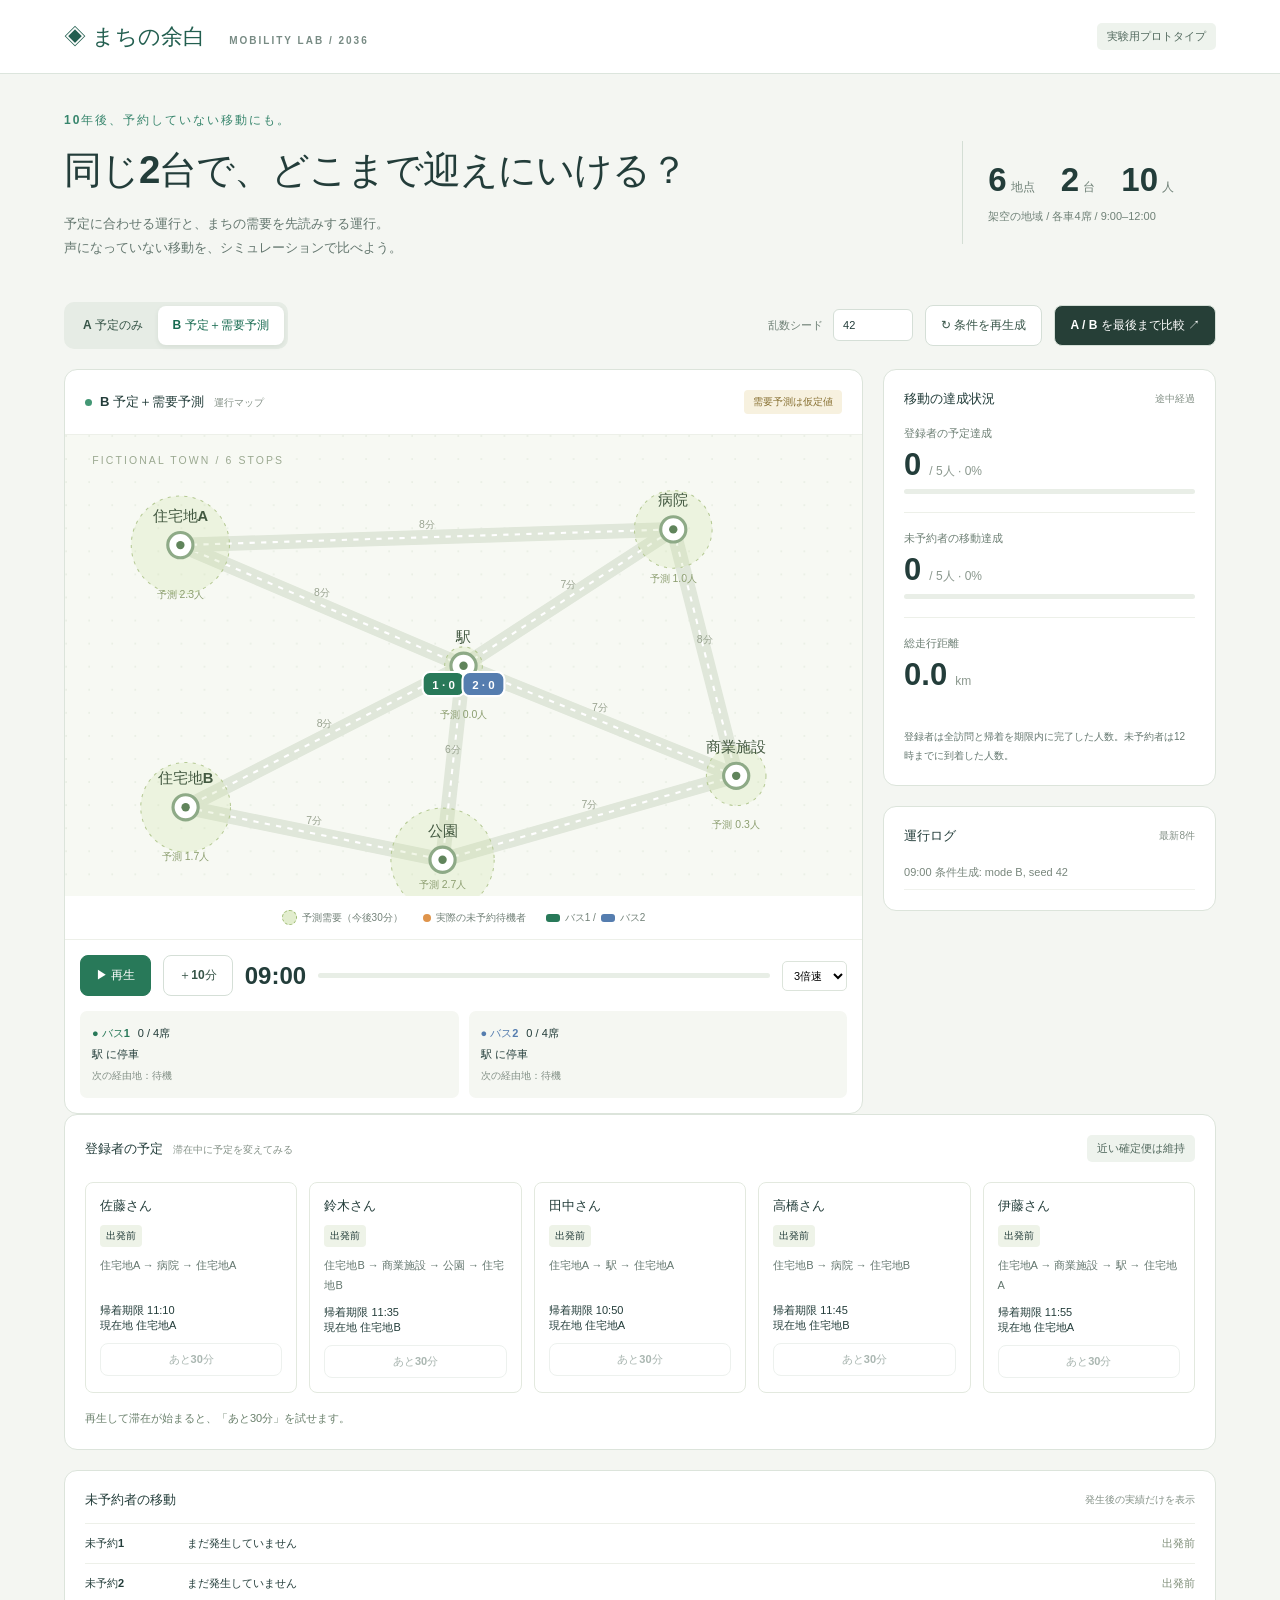
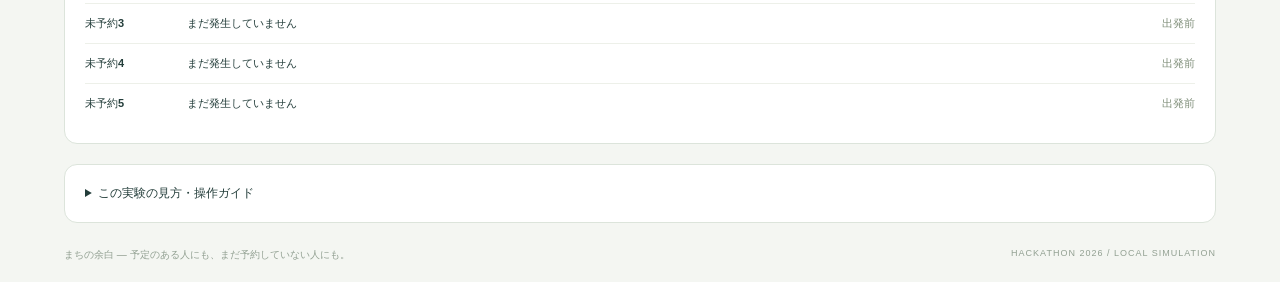
==== demo/index.html @ 27d66fa6 "Build mobility simulator with operation guide and GitHub Pages site" ====
<!doctype html>
<html lang="ja"><head><meta charset="utf-8"><meta name="viewport" content="width=device-width, initial-scale=1"><link rel="icon" href="favicon.svg" type="image/svg+xml"><title>まちの余白 | 需要バスシミュレーター</title><link rel="stylesheet" href="style.css"></head>
<body><header><a class="brand" href="./">◈ まちの余白 <small>MOBILITY LAB / 2036</small></a><span class="tag">実験用プロトタイプ</span></header>
<main><div class="intro"><div><div class="eyebrow">10年後、予約していない移動にも。</div><h1>同じ2台で、<br class="mobile">どこまで迎えにいける？</h1><p>予定に合わせる運行と、まちの需要を先読みする運行。<br>声になっていない移動を、シミュレーションで比べよう。</p></div><div class="conditions"><b>6<span>地点</span> 2<span>台</span> 10<span>人</span></b><small>架空の地域 / 各車4席 / 9:00–12:00</small></div></div>
<section class="toolbar"><div class="modes" role="group" aria-label="運行方式"><button id="modeA">A 予定のみ</button><button id="modeB" class="selected">B 予定＋需要予測</button></div><label>乱数シード <input id="seed" type="number" value="42" min="1" max="999999"></label><button id="reset">↻ 条件を再生成</button><button id="compare" class="dark">A / B を最後まで比較 ↗</button></section>
<div class="layout"><section class="map-panel"><div class="panel-head"><div><span class="live-dot"></span><b id="modeTitle">B 予定＋需要予測</b><span class="muted">運行マップ</span></div><span class="assumption">需要予測は仮定値</span></div><svg id="map" viewBox="0 0 760 440" role="img" aria-label="6地点の道路、車両と待機者"></svg><div class="legend"><span><i class="halo"></i>予測需要（今後30分）</span><span><i class="wait-dot"></i>実際の未予約待機者</span><span><i class="bus-dot"></i>バス1 / <i class="bus-dot second"></i>バス2</span></div><div class="playback"><button id="play" class="primary">▶ 再生</button><button id="step">＋10分</button><strong id="clock">09:00</strong><div class="timeline"><div id="progress"></div></div><label><select id="speed" aria-label="再生速度"><option value="1">標準</option><option value="3" selected>3倍速</option><option value="8">8倍速</option></select></label></div><div id="busCards" class="bus-cards"></div></section>
<aside><section class="card"><div class="panel-head"><b>移動の達成状況</b><span id="phase" class="muted">途中経過</span></div><div id="stats"></div><p class="note">登録者は全訪問と帰着を期限内に完了した人数。未予約者は12時までに到着した人数。</p></section><section class="card"><div class="panel-head"><b>運行ログ</b><span class="muted">最新8件</span></div><div id="logs" class="logs" aria-live="off"></div></section></aside></div>
<section id="comparison" class="card comparison" hidden></section>
<section class="card"><div class="panel-head"><div><b>登録者の予定</b><span class="muted">滞在中に予定を変えてみる</span></div><span class="tag">近い確定便は維持</span></div><div id="people" class="people"></div><p id="notice" class="notice" role="status">再生して滞在が始まると、「あと30分」を試せます。</p></section>
<section class="card"><div class="panel-head"><b>未予約者の移動</b><span class="muted">発生後の実績だけを表示</span></div><div id="walkins" class="walkins"></div></section>
<details class="card"><summary>この実験の見方・操作ガイド</summary>
<h3>まずは1分で体験</h3>
<ol class="guide">
<li><b>バスを動かす：</b>「B 予定＋需要予測」とシード「42」のまま、「＋10分」を2回押して9:20へ進めます。「再生」なら自動で進み、もう一度押すと一時停止。速度は右のメニューで変えられます。</li>
<li><b>予定を変える：</b>登録者の予定で、滞在中の佐藤さんの「あと30分」を押します。次の出発可能時刻が9:42から10:12に変わります。帰着期限は変わりません。運行を進め、後続の迎えや達成状況を見てください。</li>
<li><b>同じ条件で比べる：</b>「A / B を最後まで比較」を押すと、AとBを同じシード・予定変更なしで9時から12時まで計算し、結果を並べます。いま見ている地図の時刻と変更内容はそのままです。</li>
<li><b>別の需要で試す：</b>シードを「1」に変えて比較すると、Bが必ず有利ではない例を見られます。「条件を再生成」でそのシードの運行を9時からやり直せます。A/Bの方式切り替えも運行と予定変更をリセットします。</li>
</ol>
<h3>画面の読み方</h3>
<p>緑の円は今後30分の予測需要で、実際の乗客数ではありません。オレンジの「待ち」はその場にいる未予約者。バスの数字は「車両番号・乗車人数」です。「未予約者の移動」と運行ログで、実際の乗車・到着を追えます。</p>
<p>「あと30分」は滞在中に使えます。出発可能時刻まで10分以内、または次の迎えが確定済みの場合は変更を断ります。割り当てられない移動や期限内に終わらない予定も、成功として数えません。</p>
<p>比べたいのは「何人多く運べたか」と「そのために何km走ったか」。登録者の達成率も一緒に見てください。このデモのシード42では、登録者はA/Bとも5人達成、未予約者はAが0人・Bが4人、距離は109.8km・154.8kmです。距離増加も含めて効果を考える実験です。</p>
<h3>実験の条件と簡易版の範囲</h3><p>AもBも、停留所に来た時点で未予約者を確認し、運べる場合は受け入れます。Bだけが仮の期待需要を使って立ち寄ります。未来の発生時刻や、到着前の待機人数は配車に使いません。</p><p>結果は固定の道路と仮の需要から計算するもので、実地域での効果を保証しません。Bが必ず有利になる設定ではありません。比較ボタンは同じシード・予定変更なしで最初からA/Bを実行します。</p><p>ブラウザ内で完結するHTML/JavaScript版です。AIによるコード作成支援を利用しています。需要予測は学習済みAIではなく仮定した分布です。</p><p id="engineNotes">簡易配車：固定道路の最短経路と貪欲な割当を使います。全訪問・全車両をまとめて最適化する方式ではありません。各車の次の迎え1件を確定し、その先は仮計画にします。出発可能時刻と帰着期限をもとに次便を割り当て、10分以内の便の変更は拒否します。将来の全訪問を含めた厳密な挿入最適化は本格版の追加範囲です。</p></details>
<footer>まちの余白 — 予定のある人にも、まだ予約していない人にも。<span>HACKATHON 2026 / LOCAL SIMULATION</span></footer></main><script src="engine.js"></script><script src="app.js"></script></body></html>
---- demo/style.css ----
:root{font-family:-apple-system,BlinkMacSystemFont,'Hiragino Kaku Gothic ProN','Noto Sans JP',sans-serif;color:#233d3a;background:#f4f6f2;font-synthesis:none}*{box-sizing:border-box}body{margin:0}header{height:74px;background:#fff;border-bottom:1px solid #dce5dd;display:flex;align-items:center;justify-content:space-between;padding:0 5%}.brand{text-decoration:none;color:#235f50;font-size:22px;font-weight:800}.brand small{font-size:10px;letter-spacing:2px;margin-left:18px;color:#788b84}.tag{font-size:11px;background:#eef3ed;padding:6px 10px;border-radius:5px;color:#52695e}main{max-width:1440px;margin:auto;padding:38px 5% 20px}.intro{display:flex;justify-content:space-between;align-items:center;margin-bottom:28px}.eyebrow{font-size:12px;font-weight:700;letter-spacing:2px;color:#36856c}h1{font-size:clamp(26px,3vw,39px);line-height:1.5;letter-spacing:-1px;margin:12px 0}p{font-size:13px;line-height:1.9;color:#64776f}.conditions{padding:20px 25px;border-left:1px solid #d4ded5}.conditions b{font-size:33px;white-space:nowrap}.conditions b span{font-size:12px;margin:0 17px 0 4px;color:#6f8177}.conditions small{display:block;font-size:11px;margin-top:10px;color:#6f8177}.toolbar{display:flex;gap:12px;align-items:center;margin-bottom:20px;flex-wrap:wrap}button,select,input{font:inherit}button{border:1px solid #d5dfd7;background:white;color:#365447;border-radius:8px;padding:11px 15px;font-size:12px;font-weight:650;cursor:pointer;transition:.15s}button:hover{background:#e3efe5;border-color:#86af99}button:disabled{cursor:default;opacity:.42}button:focus-visible,select:focus-visible,input:focus-visible{outline:3px solid #ebba53;outline-offset:2px}.modes{display:flex;background:#e6ece5;border-radius:10px;padding:4px}.modes button{border:0;background:transparent}.modes .selected{background:#fff;box-shadow:0 2px 5px #29443115;color:#176a50}.toolbar label{font-size:11px;margin-left:auto;color:#6d7f74}input{width:80px;border:1px solid #d5dfd7;border-radius:6px;padding:9px;margin-left:7px;background:white;color:#233d3a}.dark{background:#263f37;color:white}.primary{background:#287959;color:white;border-color:#287959}.layout{display:grid;grid-template-columns:minmax(0,2.4fr) minmax(255px,1fr);gap:20px}.map-panel,.card{border:1px solid #dce4db;background:#fff;border-radius:13px;overflow:hidden}.card{padding:20px;margin-bottom:20px}.panel-head{display:flex;align-items:center;justify-content:space-between;gap:10px;font-size:13px;flex-wrap:wrap}.map-panel>.panel-head{padding:20px;border-bottom:1px solid #edf0e9}.muted{font-size:10px;color:#849187;margin-left:10px}.live-dot{display:inline-block;width:7px;height:7px;border-radius:50%;background:#439775;margin-right:8px}.assumption{font-size:10px;color:#887133;background:#f7f1df;padding:5px 9px;border-radius:4px}#map{width:100%;display:block;background:#f7f9f3}svg text{font-family:inherit}.legend{display:flex;justify-content:center;gap:20px;padding:14px 8px;font-size:10px;color:#728178;border-bottom:1px solid #edf0e9}.legend span{display:flex;align-items:center;gap:5px}i{display:inline-block}.halo{width:15px;height:15px;background:#e2edce;border:1px dashed #9cba70;border-radius:50%}.wait-dot{height:8px;width:8px;border-radius:50%;background:#df944b}.bus-dot{height:8px;width:14px;background:#287959;border-radius:3px}.second{background:#557daf}.playback{padding:15px;display:flex;gap:12px;align-items:center}.playback strong{font-size:24px;font-variant-numeric:tabular-nums}.timeline{height:5px;background:#e8eee6;flex:1;border-radius:10px;overflow:hidden}#progress{height:100%;background:#499977;width:0}select{font-size:11px;padding:7px;border:1px solid #dce4db;border-radius:5px;background:white}.bus-cards{display:grid;grid-template-columns:1fr 1fr;gap:10px;padding:0 15px 15px}.bus-card{background:#f5f7f2;border-radius:7px;padding:12px;font-size:11px;line-height:1.9}.bus-card b{margin-right:8px}.stat{padding:18px 0;border-bottom:1px solid #edf0e9}.stat:last-child{border-bottom:0}.stat-label{font-size:11px;color:#6d7f74}.stat-value{display:flex;align-items:baseline;gap:8px;margin:7px 0}.stat-value b{font-size:31px;line-height:1.1}.stat-value span{font-size:12px;color:#8b988e}.bar{height:5px;background:#e9eee7;border-radius:9px;overflow:hidden}.bar>div{height:100%;background:#4c9575}.note{font-size:10px;margin-bottom:0}.logs{margin-top:12px;max-height:174px;overflow:auto;font-size:11px;line-height:1.8;color:#78867c}.logs div{border-bottom:1px solid #f0f2ed;padding:6px 0}.people{display:grid;grid-template-columns:repeat(5,1fr);gap:12px;margin-top:20px}.person{border:1px solid #e3e9df;border-radius:8px;padding:14px;font-size:11px}.person h3{font-size:13px;margin:0 0 10px}.person p{font-size:11px;line-height:1.8;min-height:38px;margin:9px 0}.person .status{font-size:10px;border-radius:4px;background:#eef3e8;padding:4px 6px;display:inline-block}.person button{width:100%;margin-top:10px;padding:8px;font-size:11px}.notice{font-size:11px;color:#6a806c;margin:15px 0 0}.comparison{margin-top:20px}.comparison table{width:100%;border-collapse:collapse;margin-top:15px;font-size:12px}.comparison td,.comparison th{padding:12px;text-align:left;border-bottom:1px solid #e7ede3}.comparison th{color:#6b7d71;font-weight:500}.comparison td:last-child{background:#f2f7ee}details{font-size:12px;margin-top:20px}summary{cursor:pointer;font-weight:600}footer{display:flex;justify-content:space-between;font-size:10px;color:#92a092;margin-top:25px;gap:20px}footer span{font-size:9px;letter-spacing:1px}.mobile{display:none}@media(max-width:1050px){main{padding:25px 3%}.layout{grid-template-columns:1fr}aside{display:grid;grid-template-columns:1fr 1fr;gap:20px}.conditions{display:none}.people{grid-template-columns:repeat(3,1fr)}.toolbar label{margin-left:0}}@media(max-width:600px){header{height:60px}.brand{font-size:18px}.brand small{display:none}main{padding:24px 14px}.mobile{display:block}.intro p{font-size:11px}.toolbar{gap:8px}.toolbar>.dark{width:100%}.modes{width:100%}.modes button{flex:1}.people{grid-template-columns:1fr 1fr}aside{display:block}.legend{gap:8px;font-size:8px}.playback{gap:7px;padding:12px 8px}.playback strong{font-size:20px}.playback button{padding:9px}.timeline{min-width:20px}footer{display:block}footer span{display:block;margin-top:10px}.panel-head .muted{display:none}.card{padding:15px}}
.walkins{margin-top:14px}.walkin{display:grid;grid-template-columns:90px 1fr 140px;gap:12px;border-top:1px solid #edf0e9;padding:12px 0;font-size:11px}.walkin .status{text-align:right;color:#7e8d78}@media(max-width:600px){.walkin{grid-template-columns:65px 1fr 95px;font-size:10px;gap:6px}}
.guide{padding-left:22px;color:#64776f;line-height:1.9}.guide li{margin:12px 0}.guide b{color:#365447}details h3{font-size:13px;margin:22px 0 10px}
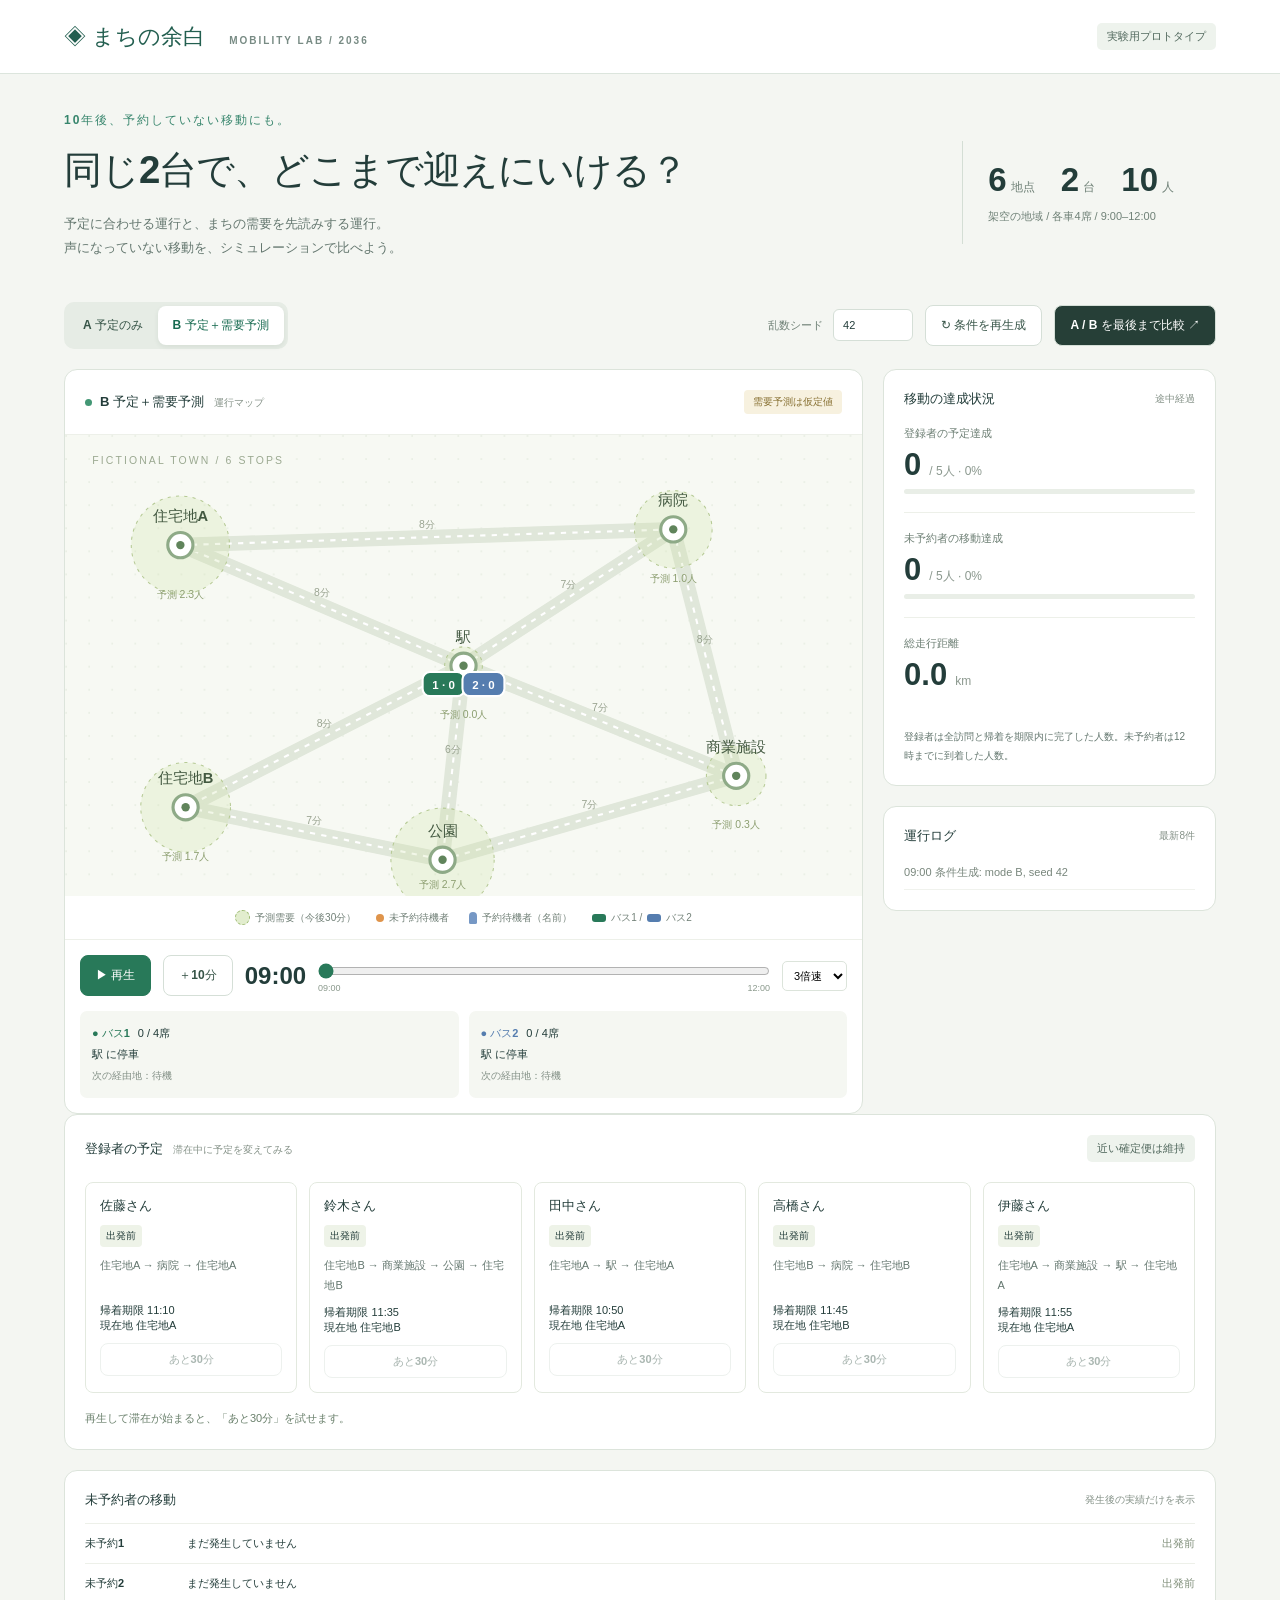
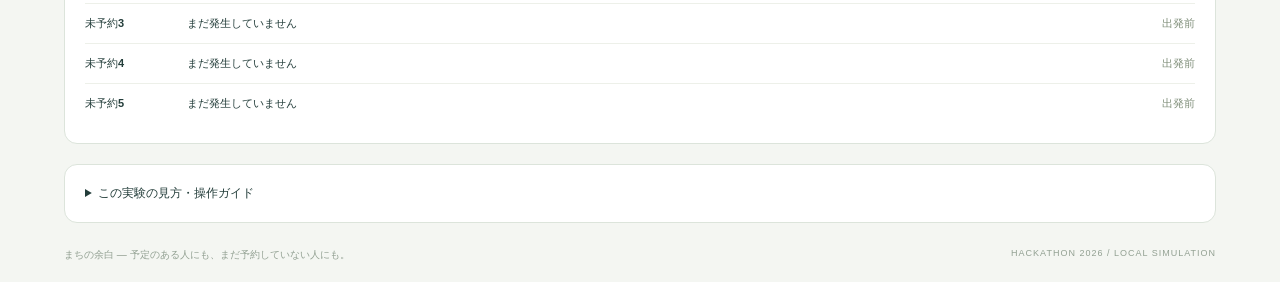
==== commit e5e950cd: "Show named reservation waiters and add reversible time slider" ====
--- a/demo/index.html
+++ b/demo/index.html
@@ -3,7 +3,7 @@
 <body><header><a class="brand" href="./">◈ まちの余白 <small>MOBILITY LAB / 2036</small></a><span class="tag">実験用プロトタイプ</span></header>
 <main><div class="intro"><div><div class="eyebrow">10年後、予約していない移動にも。</div><h1>同じ2台で、<br class="mobile">どこまで迎えにいける？</h1><p>予定に合わせる運行と、まちの需要を先読みする運行。<br>声になっていない移動を、シミュレーションで比べよう。</p></div><div class="conditions"><b>6<span>地点</span> 2<span>台</span> 10<span>人</span></b><small>架空の地域 / 各車4席 / 9:00–12:00</small></div></div>
 <section class="toolbar"><div class="modes" role="group" aria-label="運行方式"><button id="modeA">A 予定のみ</button><button id="modeB" class="selected">B 予定＋需要予測</button></div><label>乱数シード <input id="seed" type="number" value="42" min="1" max="999999"></label><button id="reset">↻ 条件を再生成</button><button id="compare" class="dark">A / B を最後まで比較 ↗</button></section>
-<div class="layout"><section class="map-panel"><div class="panel-head"><div><span class="live-dot"></span><b id="modeTitle">B 予定＋需要予測</b><span class="muted">運行マップ</span></div><span class="assumption">需要予測は仮定値</span></div><svg id="map" viewBox="0 0 760 440" role="img" aria-label="6地点の道路、車両と待機者"></svg><div class="legend"><span><i class="halo"></i>予測需要（今後30分）</span><span><i class="wait-dot"></i>実際の未予約待機者</span><span><i class="bus-dot"></i>バス1 / <i class="bus-dot second"></i>バス2</span></div><div class="playback"><button id="play" class="primary">▶ 再生</button><button id="step">＋10分</button><strong id="clock">09:00</strong><div class="timeline"><div id="progress"></div></div><label><select id="speed" aria-label="再生速度"><option value="1">標準</option><option value="3" selected>3倍速</option><option value="8">8倍速</option></select></label></div><div id="busCards" class="bus-cards"></div></section>
+<div class="layout"><section class="map-panel"><div class="panel-head"><div><span class="live-dot"></span><b id="modeTitle">B 予定＋需要予測</b><span class="muted">運行マップ</span></div><span class="assumption">需要予測は仮定値</span></div><svg id="map" viewBox="0 0 760 440" role="img" aria-label="6地点の道路、車両と待機者"></svg><div class="legend"><span><i class="halo"></i>予測需要（今後30分）</span><span><i class="wait-dot"></i>未予約待機者</span><span><i class="reserved-dot"></i>予約待機者（名前）</span><span><i class="bus-dot"></i>バス1 / <i class="bus-dot second"></i>バス2</span></div><div class="playback"><button id="play" class="primary">▶ 再生</button><button id="step">＋10分</button><strong id="clock">09:00</strong><div class="timeline"><input id="timeSlider" type="range" min="0" max="180" step="1" value="0" aria-label="表示時刻（9時から12時）" aria-valuetext="09:00"><div class="time-bounds"><span>09:00</span><span>12:00</span></div></div><label><select id="speed" aria-label="再生速度"><option value="1">標準</option><option value="3" selected>3倍速</option><option value="8">8倍速</option></select></label></div><div id="busCards" class="bus-cards"></div></section>
 <aside><section class="card"><div class="panel-head"><b>移動の達成状況</b><span id="phase" class="muted">途中経過</span></div><div id="stats"></div><p class="note">登録者は全訪問と帰着を期限内に完了した人数。未予約者は12時までに到着した人数。</p></section><section class="card"><div class="panel-head"><b>運行ログ</b><span class="muted">最新8件</span></div><div id="logs" class="logs" aria-live="off"></div></section></aside></div>
 <section id="comparison" class="card comparison" hidden></section>
 <section class="card"><div class="panel-head"><div><b>登録者の予定</b><span class="muted">滞在中に予定を変えてみる</span></div><span class="tag">近い確定便は維持</span></div><div id="people" class="people"></div><p id="notice" class="notice" role="status">再生して滞在が始まると、「あと30分」を試せます。</p></section>
@@ -16,9 +16,9 @@
 <li><b>同じ条件で比べる：</b>「A / B を最後まで比較」を押すと、AとBを同じシード・予定変更なしで9時から12時まで計算し、結果を並べます。いま見ている地図の時刻と変更内容はそのままです。</li>
 <li><b>別の需要で試す：</b>シードを「1」に変えて比較すると、Bが必ず有利ではない例を見られます。「条件を再生成」でそのシードの運行を9時からやり直せます。A/Bの方式切り替えも運行と予定変更をリセットします。</li>
 </ol>
-<h3>画面の読み方</h3>
-<p>緑の円は今後30分の予測需要で、実際の乗客数ではありません。オレンジの「待ち」はその場にいる未予約者。バスの数字は「車両番号・乗車人数」です。「未予約者の移動」と運行ログで、実際の乗車・到着を追えます。</p>
+<p><b>時間を自由に見返す：</b>時計の右のスライダーを動かすと、9:00〜12:00の任意の時刻へ1分単位で移動します。車両・待機者・達成状況・ログもその時刻に切り替わり、再生は一時停止します。予定変更は巻き戻しても保持されます。過去の時刻で新たに予定を変更した場合は、その時刻より後の変更を取り消して運行を再計算します。</p><h3>画面の読み方</h3>
+<p>緑の円は今後30分の予測需要で、実際の乗客数ではありません。オレンジの「待ち」はその場にいる未予約者。青い人型アイコンと名前は予約して迎えを待っている人で、乗車すると地図上の名前が消えます。バスの数字は「車両番号・乗車人数」です。「未予約者の移動」と運行ログで、実際の乗車・到着を追えます。</p>
 <p>「あと30分」は滞在中に使えます。出発可能時刻まで10分以内、または次の迎えが確定済みの場合は変更を断ります。割り当てられない移動や期限内に終わらない予定も、成功として数えません。</p>
 <p>比べたいのは「何人多く運べたか」と「そのために何km走ったか」。登録者の達成率も一緒に見てください。このデモのシード42では、登録者はA/Bとも5人達成、未予約者はAが0人・Bが4人、距離は109.8km・154.8kmです。距離増加も含めて効果を考える実験です。</p>
 <h3>実験の条件と簡易版の範囲</h3><p>AもBも、停留所に来た時点で未予約者を確認し、運べる場合は受け入れます。Bだけが仮の期待需要を使って立ち寄ります。未来の発生時刻や、到着前の待機人数は配車に使いません。</p><p>結果は固定の道路と仮の需要から計算するもので、実地域での効果を保証しません。Bが必ず有利になる設定ではありません。比較ボタンは同じシード・予定変更なしで最初からA/Bを実行します。</p><p>ブラウザ内で完結するHTML/JavaScript版です。AIによるコード作成支援を利用しています。需要予測は学習済みAIではなく仮定した分布です。</p><p id="engineNotes">簡易配車：固定道路の最短経路と貪欲な割当を使います。全訪問・全車両をまとめて最適化する方式ではありません。各車の次の迎え1件を確定し、その先は仮計画にします。出発可能時刻と帰着期限をもとに次便を割り当て、10分以内の便の変更は拒否します。将来の全訪問を含めた厳密な挿入最適化は本格版の追加範囲です。</p></details>
-<footer>まちの余白 — 予定のある人にも、まだ予約していない人にも。<span>HACKATHON 2026 / LOCAL SIMULATION</span></footer></main><script src="engine.js"></script><script src="app.js"></script></body></html>
+<footer>まちの余白 — 予定のある人にも、まだ予約していない人にも。<span>HACKATHON 2026 / LOCAL SIMULATION</span></footer></main><script src="engine.js"></script><script src="timeline.js"></script><script src="app.js"></script></body></html>
--- a/demo/style.css
+++ b/demo/style.css
@@ -1,3 +1,4 @@
 :root{font-family:-apple-system,BlinkMacSystemFont,'Hiragino Kaku Gothic ProN','Noto Sans JP',sans-serif;color:#233d3a;background:#f4f6f2;font-synthesis:none}*{box-sizing:border-box}body{margin:0}header{height:74px;background:#fff;border-bottom:1px solid #dce5dd;display:flex;align-items:center;justify-content:space-between;padding:0 5%}.brand{text-decoration:none;color:#235f50;font-size:22px;font-weight:800}.brand small{font-size:10px;letter-spacing:2px;margin-left:18px;color:#788b84}.tag{font-size:11px;background:#eef3ed;padding:6px 10px;border-radius:5px;color:#52695e}main{max-width:1440px;margin:auto;padding:38px 5% 20px}.intro{display:flex;justify-content:space-between;align-items:center;margin-bottom:28px}.eyebrow{font-size:12px;font-weight:700;letter-spacing:2px;color:#36856c}h1{font-size:clamp(26px,3vw,39px);line-height:1.5;letter-spacing:-1px;margin:12px 0}p{font-size:13px;line-height:1.9;color:#64776f}.conditions{padding:20px 25px;border-left:1px solid #d4ded5}.conditions b{font-size:33px;white-space:nowrap}.conditions b span{font-size:12px;margin:0 17px 0 4px;color:#6f8177}.conditions small{display:block;font-size:11px;margin-top:10px;color:#6f8177}.toolbar{display:flex;gap:12px;align-items:center;margin-bottom:20px;flex-wrap:wrap}button,select,input{font:inherit}button{border:1px solid #d5dfd7;background:white;color:#365447;border-radius:8px;padding:11px 15px;font-size:12px;font-weight:650;cursor:pointer;transition:.15s}button:hover{background:#e3efe5;border-color:#86af99}button:disabled{cursor:default;opacity:.42}button:focus-visible,select:focus-visible,input:focus-visible{outline:3px solid #ebba53;outline-offset:2px}.modes{display:flex;background:#e6ece5;border-radius:10px;padding:4px}.modes button{border:0;background:transparent}.modes .selected{background:#fff;box-shadow:0 2px 5px #29443115;color:#176a50}.toolbar label{font-size:11px;margin-left:auto;color:#6d7f74}input{width:80px;border:1px solid #d5dfd7;border-radius:6px;padding:9px;margin-left:7px;background:white;color:#233d3a}.dark{background:#263f37;color:white}.primary{background:#287959;color:white;border-color:#287959}.layout{display:grid;grid-template-columns:minmax(0,2.4fr) minmax(255px,1fr);gap:20px}.map-panel,.card{border:1px solid #dce4db;background:#fff;border-radius:13px;overflow:hidden}.card{padding:20px;margin-bottom:20px}.panel-head{display:flex;align-items:center;justify-content:space-between;gap:10px;font-size:13px;flex-wrap:wrap}.map-panel>.panel-head{padding:20px;border-bottom:1px solid #edf0e9}.muted{font-size:10px;color:#849187;margin-left:10px}.live-dot{display:inline-block;width:7px;height:7px;border-radius:50%;background:#439775;margin-right:8px}.assumption{font-size:10px;color:#887133;background:#f7f1df;padding:5px 9px;border-radius:4px}#map{width:100%;display:block;background:#f7f9f3}svg text{font-family:inherit}.legend{display:flex;justify-content:center;gap:20px;padding:14px 8px;font-size:10px;color:#728178;border-bottom:1px solid #edf0e9}.legend span{display:flex;align-items:center;gap:5px}i{display:inline-block}.halo{width:15px;height:15px;background:#e2edce;border:1px dashed #9cba70;border-radius:50%}.wait-dot{height:8px;width:8px;border-radius:50%;background:#df944b}.bus-dot{height:8px;width:14px;background:#287959;border-radius:3px}.second{background:#557daf}.playback{padding:15px;display:flex;gap:12px;align-items:center}.playback strong{font-size:24px;font-variant-numeric:tabular-nums}.timeline{height:5px;background:#e8eee6;flex:1;border-radius:10px;overflow:hidden}#progress{height:100%;background:#499977;width:0}select{font-size:11px;padding:7px;border:1px solid #dce4db;border-radius:5px;background:white}.bus-cards{display:grid;grid-template-columns:1fr 1fr;gap:10px;padding:0 15px 15px}.bus-card{background:#f5f7f2;border-radius:7px;padding:12px;font-size:11px;line-height:1.9}.bus-card b{margin-right:8px}.stat{padding:18px 0;border-bottom:1px solid #edf0e9}.stat:last-child{border-bottom:0}.stat-label{font-size:11px;color:#6d7f74}.stat-value{display:flex;align-items:baseline;gap:8px;margin:7px 0}.stat-value b{font-size:31px;line-height:1.1}.stat-value span{font-size:12px;color:#8b988e}.bar{height:5px;background:#e9eee7;border-radius:9px;overflow:hidden}.bar>div{height:100%;background:#4c9575}.note{font-size:10px;margin-bottom:0}.logs{margin-top:12px;max-height:174px;overflow:auto;font-size:11px;line-height:1.8;color:#78867c}.logs div{border-bottom:1px solid #f0f2ed;padding:6px 0}.people{display:grid;grid-template-columns:repeat(5,1fr);gap:12px;margin-top:20px}.person{border:1px solid #e3e9df;border-radius:8px;padding:14px;font-size:11px}.person h3{font-size:13px;margin:0 0 10px}.person p{font-size:11px;line-height:1.8;min-height:38px;margin:9px 0}.person .status{font-size:10px;border-radius:4px;background:#eef3e8;padding:4px 6px;display:inline-block}.person button{width:100%;margin-top:10px;padding:8px;font-size:11px}.notice{font-size:11px;color:#6a806c;margin:15px 0 0}.comparison{margin-top:20px}.comparison table{width:100%;border-collapse:collapse;margin-top:15px;font-size:12px}.comparison td,.comparison th{padding:12px;text-align:left;border-bottom:1px solid #e7ede3}.comparison th{color:#6b7d71;font-weight:500}.comparison td:last-child{background:#f2f7ee}details{font-size:12px;margin-top:20px}summary{cursor:pointer;font-weight:600}footer{display:flex;justify-content:space-between;font-size:10px;color:#92a092;margin-top:25px;gap:20px}footer span{font-size:9px;letter-spacing:1px}.mobile{display:none}@media(max-width:1050px){main{padding:25px 3%}.layout{grid-template-columns:1fr}aside{display:grid;grid-template-columns:1fr 1fr;gap:20px}.conditions{display:none}.people{grid-template-columns:repeat(3,1fr)}.toolbar label{margin-left:0}}@media(max-width:600px){header{height:60px}.brand{font-size:18px}.brand small{display:none}main{padding:24px 14px}.mobile{display:block}.intro p{font-size:11px}.toolbar{gap:8px}.toolbar>.dark{width:100%}.modes{width:100%}.modes button{flex:1}.people{grid-template-columns:1fr 1fr}aside{display:block}.legend{gap:8px;font-size:8px}.playback{gap:7px;padding:12px 8px}.playback strong{font-size:20px}.playback button{padding:9px}.timeline{min-width:20px}footer{display:block}footer span{display:block;margin-top:10px}.panel-head .muted{display:none}.card{padding:15px}}
 .walkins{margin-top:14px}.walkin{display:grid;grid-template-columns:90px 1fr 140px;gap:12px;border-top:1px solid #edf0e9;padding:12px 0;font-size:11px}.walkin .status{text-align:right;color:#7e8d78}@media(max-width:600px){.walkin{grid-template-columns:65px 1fr 95px;font-size:10px;gap:6px}}
 .guide{padding-left:22px;color:#64776f;line-height:1.9}.guide li{margin:12px 0}.guide b{color:#365447}details h3{font-size:13px;margin:22px 0 10px}
+.reserved-dot{width:8px;height:12px;background:#7698c5;border-radius:5px 5px 2px 2px}.legend{flex-wrap:wrap}.timeline{height:auto;overflow:visible;background:transparent;min-width:90px;flex:1}.timeline input[type=range]{display:block;width:100%;height:24px;padding:0;margin:0;border:0;border-radius:0;background:transparent;accent-color:#287959;cursor:ew-resize}.time-bounds{display:flex;justify-content:space-between;color:#8a998c;font-size:9px}.playback{flex-wrap:wrap}@media(max-width:600px){.playback .timeline{order:5;flex-basis:100%;margin-top:4px}.playback>label{margin-left:auto}.timeline input[type=range]{height:32px}}
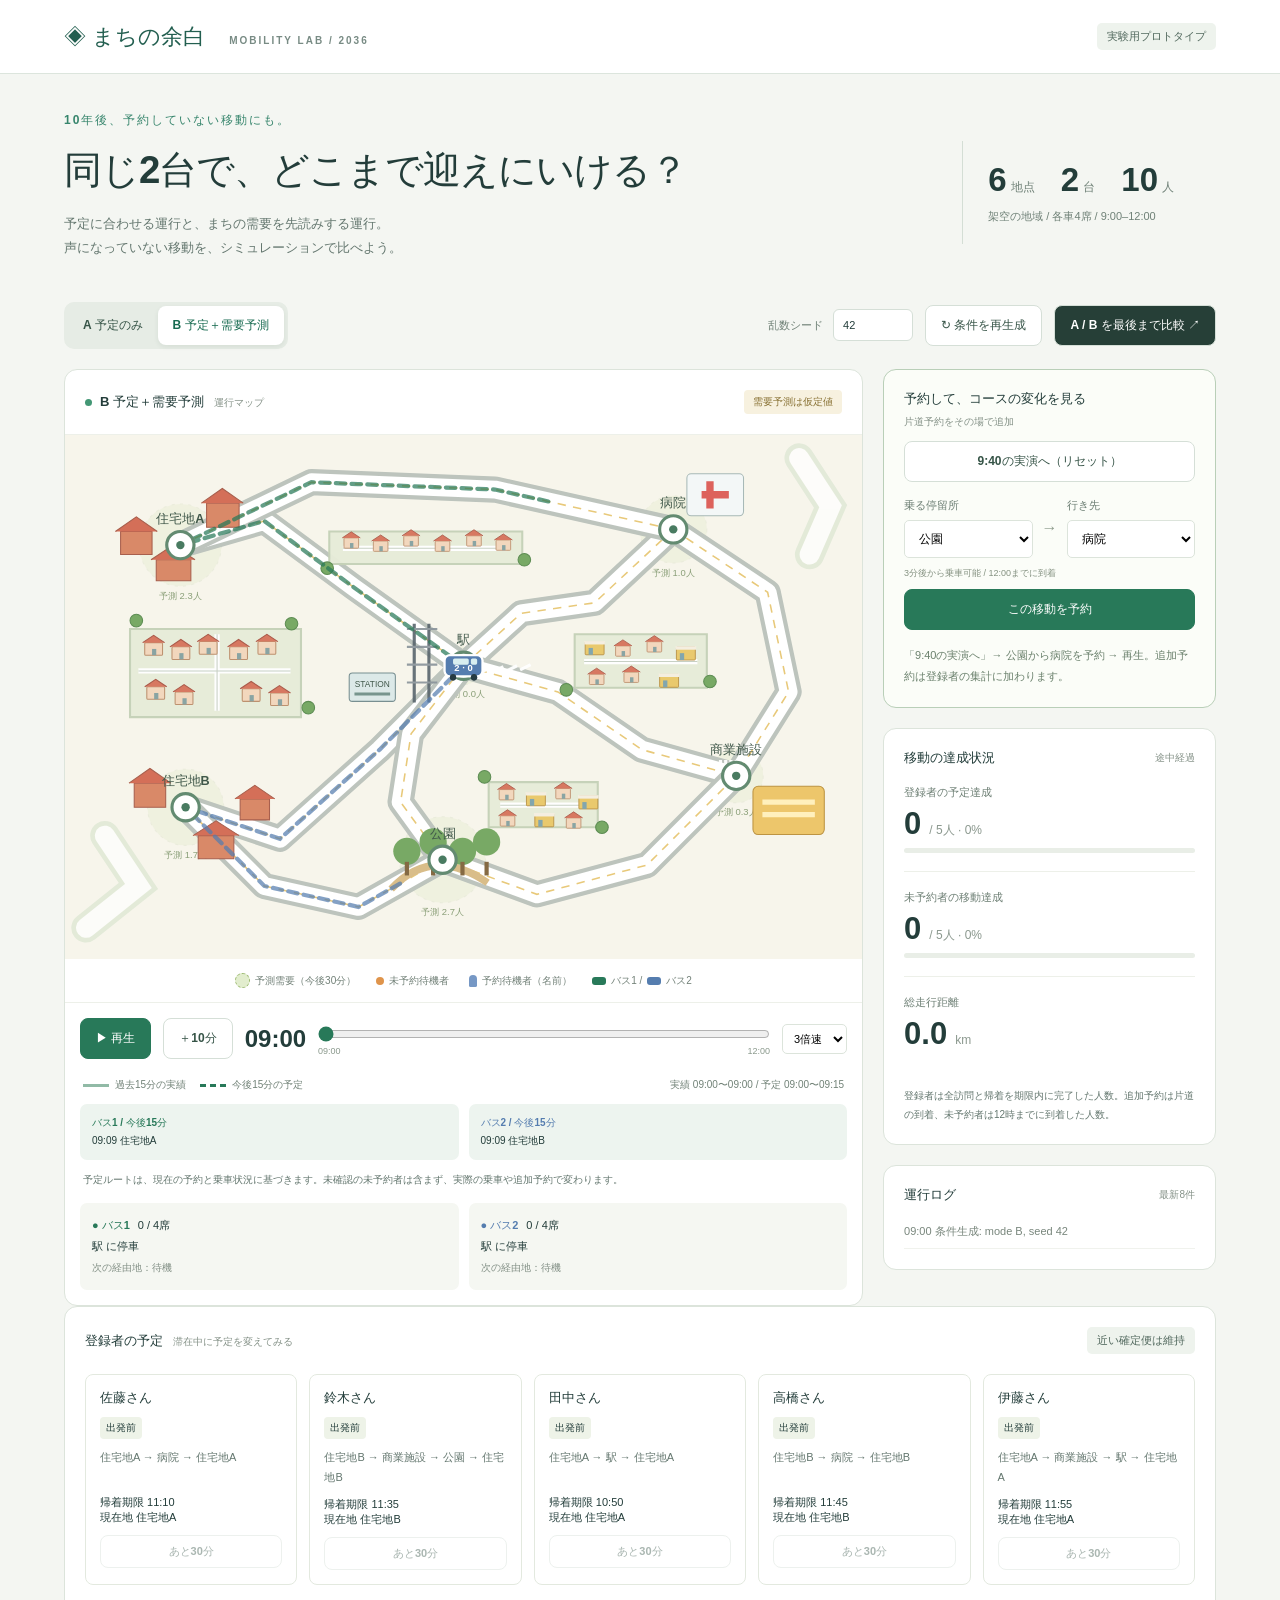
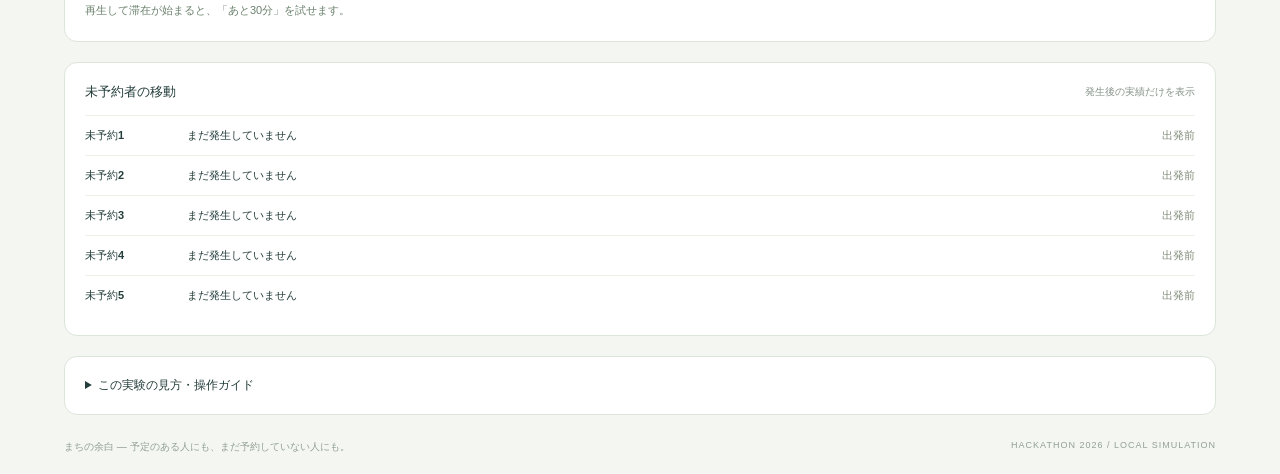
==== commit 839ffbd1: "Render street scene and show route changes for live reservations" ====
--- a/demo/index.html
+++ b/demo/index.html
@@ -1,24 +1,25 @@
 <!doctype html>
 <html lang="ja"><head><meta charset="utf-8"><meta name="viewport" content="width=device-width, initial-scale=1"><link rel="icon" href="favicon.svg" type="image/svg+xml"><title>まちの余白 | 需要バスシミュレーター</title><link rel="stylesheet" href="style.css"></head>
 <body><header><a class="brand" href="./">◈ まちの余白 <small>MOBILITY LAB / 2036</small></a><span class="tag">実験用プロトタイプ</span></header>
-<main><div class="intro"><div><div class="eyebrow">10年後、予約していない移動にも。</div><h1>同じ2台で、<br class="mobile">どこまで迎えにいける？</h1><p>予定に合わせる運行と、まちの需要を先読みする運行。<br>声になっていない移動を、シミュレーションで比べよう。</p></div><div class="conditions"><b>6<span>地点</span> 2<span>台</span> 10<span>人</span></b><small>架空の地域 / 各車4席 / 9:00–12:00</small></div></div>
+<main><div class="intro"><div><div class="eyebrow">10年後、予約していない移動にも。</div><h1>同じ2台で、<br class="mobile">どこまで迎えにいける？</h1><p>予定に合わせる運行と、まちの需要を先読みする運行。<br>声になっていない移動を、シミュレーションで比べよう。</p></div><div class="conditions"><b>6<span>地点</span> 2<span>台</span> <strong id="population">10</strong><span>人</span></b><small>架空の地域 / 各車4席 / 9:00–12:00</small></div></div>
 <section class="toolbar"><div class="modes" role="group" aria-label="運行方式"><button id="modeA">A 予定のみ</button><button id="modeB" class="selected">B 予定＋需要予測</button></div><label>乱数シード <input id="seed" type="number" value="42" min="1" max="999999"></label><button id="reset">↻ 条件を再生成</button><button id="compare" class="dark">A / B を最後まで比較 ↗</button></section>
-<div class="layout"><section class="map-panel"><div class="panel-head"><div><span class="live-dot"></span><b id="modeTitle">B 予定＋需要予測</b><span class="muted">運行マップ</span></div><span class="assumption">需要予測は仮定値</span></div><svg id="map" viewBox="0 0 760 440" role="img" aria-label="6地点の道路、車両と待機者"></svg><div class="legend"><span><i class="halo"></i>予測需要（今後30分）</span><span><i class="wait-dot"></i>未予約待機者</span><span><i class="reserved-dot"></i>予約待機者（名前）</span><span><i class="bus-dot"></i>バス1 / <i class="bus-dot second"></i>バス2</span></div><div class="playback"><button id="play" class="primary">▶ 再生</button><button id="step">＋10分</button><strong id="clock">09:00</strong><div class="timeline"><input id="timeSlider" type="range" min="0" max="180" step="1" value="0" aria-label="表示時刻（9時から12時）" aria-valuetext="09:00"><div class="time-bounds"><span>09:00</span><span>12:00</span></div></div><label><select id="speed" aria-label="再生速度"><option value="1">標準</option><option value="3" selected>3倍速</option><option value="8">8倍速</option></select></label></div><div id="busCards" class="bus-cards"></div></section>
-<aside><section class="card"><div class="panel-head"><b>移動の達成状況</b><span id="phase" class="muted">途中経過</span></div><div id="stats"></div><p class="note">登録者は全訪問と帰着を期限内に完了した人数。未予約者は12時までに到着した人数。</p></section><section class="card"><div class="panel-head"><b>運行ログ</b><span class="muted">最新8件</span></div><div id="logs" class="logs" aria-live="off"></div></section></aside></div>
+<div class="layout"><section class="map-panel"><div class="panel-head"><div><span class="live-dot"></span><b id="modeTitle">B 予定＋需要予測</b><span class="muted">運行マップ</span></div><span class="assumption">需要予測は仮定値</span></div><svg id="map" viewBox="0 0 760 500" role="img" aria-label="6地点の道路、車両と待機者"></svg><div class="legend"><span><i class="halo"></i>予測需要（今後30分）</span><span><i class="wait-dot"></i>未予約待機者</span><span><i class="reserved-dot"></i>予約待機者（名前）</span><span><i class="bus-dot"></i>バス1 / <i class="bus-dot second"></i>バス2</span></div><div class="playback"><button id="play" class="primary">▶ 再生</button><button id="step">＋10分</button><strong id="clock">09:00</strong><div class="timeline"><input id="timeSlider" type="range" min="0" max="180" step="1" value="0" aria-label="表示時刻（9時から12時）" aria-valuetext="09:00"><div class="time-bounds"><span>09:00</span><span>12:00</span></div></div><label><select id="speed" aria-label="再生速度"><option value="1">標準</option><option value="3" selected>3倍速</option><option value="8">8倍速</option></select></label></div><div class="route-legend"><span class="past-line">過去15分の実績</span><span class="future-line">今後15分の予定</span><span id="beforeLegend" class="before-line" hidden>予約変更前</span><small id="routeWindow"></small></div><div id="planCards" class="plan-cards"></div><p class="route-note">予定ルートは、現在の予約と乗車状況に基づきます。未確認の未予約者は含まず、実際の乗車や追加予約で変わります。</p><div id="busCards" class="bus-cards"></div></section>
+<aside><section class="card reservation-card"><div class="panel-head"><div><b>予約して、コースの変化を見る</b><span class="muted">片道予約をその場で追加</span></div><button id="demoSetup">9:40の実演へ（リセット）</button></div><form id="reservationForm"><label>乗る停留所<select id="reserveOrigin"></select></label><span class="reserve-arrow">→</span><label>行き先<select id="reserveDestination"></select></label><span class="reservation-terms">3分後から乗車可能 / 12:00までに到着</span><button id="reservationSubmit" class="primary" type="submit">この移動を予約</button></form><p id="reservationNotice" class="notice" role="status">「9:40の実演へ」→ 公園から病院を予約 → 再生。予約前後のルートと迎えの様子を比べられます。追加予約は登録者の集計に加わります。</p></section><section class="card"><div class="panel-head"><b>移動の達成状況</b><span id="phase" class="muted">途中経過</span></div><div id="stats"></div><p class="note">登録者は全訪問と帰着を期限内に完了した人数。追加予約は片道の到着、未予約者は12時までに到着した人数。</p></section><section class="card"><div class="panel-head"><b>運行ログ</b><span class="muted">最新8件</span></div><div id="logs" class="logs" aria-live="off"></div></section></aside></div>
+
 <section id="comparison" class="card comparison" hidden></section>
 <section class="card"><div class="panel-head"><div><b>登録者の予定</b><span class="muted">滞在中に予定を変えてみる</span></div><span class="tag">近い確定便は維持</span></div><div id="people" class="people"></div><p id="notice" class="notice" role="status">再生して滞在が始まると、「あと30分」を試せます。</p></section>
 <section class="card"><div class="panel-head"><b>未予約者の移動</b><span class="muted">発生後の実績だけを表示</span></div><div id="walkins" class="walkins"></div></section>
 <details class="card"><summary>この実験の見方・操作ガイド</summary>
-<h3>まずは1分で体験</h3>
+<h3>まずは予約でルートを変えてみる</h3><p>「9:40の実演へ（リセット）」を押し、公園→病院のまま「この移動を予約」。灰色の線が予約前、緑・青の破線が追加後の今後15分の予定です。再生すると、バスが道路を走り、停留所の人を迎えにいきます。実行中の区間や近い確定便がある場合、コースの変更はその後に反映されます。過去15分の走行実績は薄い実線で表示します。</p><h3>基本操作を1分で体験</h3>
 <ol class="guide">
 <li><b>バスを動かす：</b>「B 予定＋需要予測」とシード「42」のまま、「＋10分」を2回押して9:20へ進めます。「再生」なら自動で進み、もう一度押すと一時停止。速度は右のメニューで変えられます。</li>
 <li><b>予定を変える：</b>登録者の予定で、滞在中の佐藤さんの「あと30分」を押します。次の出発可能時刻が9:42から10:12に変わります。帰着期限は変わりません。運行を進め、後続の迎えや達成状況を見てください。</li>
-<li><b>同じ条件で比べる：</b>「A / B を最後まで比較」を押すと、AとBを同じシード・予定変更なしで9時から12時まで計算し、結果を並べます。いま見ている地図の時刻と変更内容はそのままです。</li>
+<li><b>同じ条件で比べる：</b>「A / B を最後まで比較」を押すと、AとBを同じシード・追加予約と予定変更なしで9時から12時まで計算し、結果を並べます。いま見ている地図の時刻と変更内容はそのままです。</li>
 <li><b>別の需要で試す：</b>シードを「1」に変えて比較すると、Bが必ず有利ではない例を見られます。「条件を再生成」でそのシードの運行を9時からやり直せます。A/Bの方式切り替えも運行と予定変更をリセットします。</li>
 </ol>
 <p><b>時間を自由に見返す：</b>時計の右のスライダーを動かすと、9:00〜12:00の任意の時刻へ1分単位で移動します。車両・待機者・達成状況・ログもその時刻に切り替わり、再生は一時停止します。予定変更は巻き戻しても保持されます。過去の時刻で新たに予定を変更した場合は、その時刻より後の変更を取り消して運行を再計算します。</p><h3>画面の読み方</h3>
-<p>緑の円は今後30分の予測需要で、実際の乗客数ではありません。オレンジの「待ち」はその場にいる未予約者。青い人型アイコンと名前は予約して迎えを待っている人で、乗車すると地図上の名前が消えます。バスの数字は「車両番号・乗車人数」です。「未予約者の移動」と運行ログで、実際の乗車・到着を追えます。</p>
+<p>緑の円は今後30分の予測需要で、実際の乗客数ではありません。オレンジの人型アイコンはその場にいる未予約者。青い人型アイコンと名前は予約して迎えを待っている人で、乗車すると地図上の名前が消えます。バスの数字は「車両番号・乗車人数」です。「未予約者の移動」と運行ログで、実際の乗車・到着を追えます。</p>
 <p>「あと30分」は滞在中に使えます。出発可能時刻まで10分以内、または次の迎えが確定済みの場合は変更を断ります。割り当てられない移動や期限内に終わらない予定も、成功として数えません。</p>
 <p>比べたいのは「何人多く運べたか」と「そのために何km走ったか」。登録者の達成率も一緒に見てください。このデモのシード42では、登録者はA/Bとも5人達成、未予約者はAが0人・Bが4人、距離は109.8km・154.8kmです。距離増加も含めて効果を考える実験です。</p>
-<h3>実験の条件と簡易版の範囲</h3><p>AもBも、停留所に来た時点で未予約者を確認し、運べる場合は受け入れます。Bだけが仮の期待需要を使って立ち寄ります。未来の発生時刻や、到着前の待機人数は配車に使いません。</p><p>結果は固定の道路と仮の需要から計算するもので、実地域での効果を保証しません。Bが必ず有利になる設定ではありません。比較ボタンは同じシード・予定変更なしで最初からA/Bを実行します。</p><p>ブラウザ内で完結するHTML/JavaScript版です。AIによるコード作成支援を利用しています。需要予測は学習済みAIではなく仮定した分布です。</p><p id="engineNotes">簡易配車：固定道路の最短経路と貪欲な割当を使います。全訪問・全車両をまとめて最適化する方式ではありません。各車の次の迎え1件を確定し、その先は仮計画にします。出発可能時刻と帰着期限をもとに次便を割り当て、10分以内の便の変更は拒否します。将来の全訪問を含めた厳密な挿入最適化は本格版の追加範囲です。</p></details>
-<footer>まちの余白 — 予定のある人にも、まだ予約していない人にも。<span>HACKATHON 2026 / LOCAL SIMULATION</span></footer></main><script src="engine.js"></script><script src="timeline.js"></script><script src="app.js"></script></body></html>
+<h3>実験の条件と簡易版の範囲</h3><p>AもBも、停留所に来た時点で未予約者を確認し、運べる場合は受け入れます。Bだけが仮の期待需要を使って立ち寄ります。未来の発生時刻や、到着前の待機人数は配車に使いません。</p><p>結果は固定の道路と仮の需要から計算するもので、実地域での効果を保証しません。Bが必ず有利になる設定ではありません。比較ボタンは同じシード・追加予約と予定変更なしで最初からA/Bを実行します。</p><p>ブラウザ内で完結するHTML/JavaScript版です。AIによるコード作成支援を利用しています。需要予測は学習済みAIではなく仮定した分布です。</p><p id="engineNotes">簡易配車：固定道路の最短経路と貪欲な割当を使います。全訪問・全車両をまとめて最適化する方式ではありません。各車の次の迎え1件を確定し、その先は仮計画にします。出発可能時刻と帰着期限をもとに次便を割り当て、10分以内の便の変更は拒否します。将来の全訪問を含めた厳密な挿入最適化は本格版の追加範囲です。</p></details>
+<footer>まちの余白 — 予定のある人にも、まだ予約していない人にも。<span>HACKATHON 2026 / LOCAL SIMULATION</span></footer></main><script src="engine.js"></script><script src="timeline.js"></script><script src="city-map.js"></script><script src="app.js"></script></body></html>
--- a/demo/style.css
+++ b/demo/style.css
@@ -2,3 +2,5 @@
 .walkins{margin-top:14px}.walkin{display:grid;grid-template-columns:90px 1fr 140px;gap:12px;border-top:1px solid #edf0e9;padding:12px 0;font-size:11px}.walkin .status{text-align:right;color:#7e8d78}@media(max-width:600px){.walkin{grid-template-columns:65px 1fr 95px;font-size:10px;gap:6px}}
 .guide{padding-left:22px;color:#64776f;line-height:1.9}.guide li{margin:12px 0}.guide b{color:#365447}details h3{font-size:13px;margin:22px 0 10px}
 .reserved-dot{width:8px;height:12px;background:#7698c5;border-radius:5px 5px 2px 2px}.legend{flex-wrap:wrap}.timeline{height:auto;overflow:visible;background:transparent;min-width:90px;flex:1}.timeline input[type=range]{display:block;width:100%;height:24px;padding:0;margin:0;border:0;border-radius:0;background:transparent;accent-color:#287959;cursor:ew-resize}.time-bounds{display:flex;justify-content:space-between;color:#8a998c;font-size:9px}.playback{flex-wrap:wrap}@media(max-width:600px){.playback .timeline{order:5;flex-basis:100%;margin-top:4px}.playback>label{margin-left:auto}.timeline input[type=range]{height:32px}}
+.route-legend{display:flex;flex-wrap:wrap;gap:14px;align-items:center;padding:4px 18px 12px;font-size:10px;color:#718277}.route-legend span:before{content:'';display:inline-block;width:26px;margin-right:6px;vertical-align:middle;border-top:3px solid #91baa6}.route-legend .future-line:before{border-top:3px dashed #287959}.route-legend .before-line:before{border-top:3px dashed #8d98a6}.route-legend small{margin-left:auto;font-size:10px}.plan-cards{display:grid;grid-template-columns:1fr 1fr;gap:10px;padding:0 15px}.plan-card{padding:10px 12px;border-radius:7px;background:#edf4ef;line-height:1.8;font-size:10px}.plan-card b,.plan-card span{display:block}.route-note{font-size:10px;margin:10px 18px 14px}.reservation-card{margin-top:20px;background:#fbfdf8;border-color:#b9cfb8}#reservationForm{display:flex;gap:14px;align-items:flex-end;flex-wrap:wrap;margin-top:16px}#reservationForm label{font-size:11px;color:#6d7f74}#reservationForm select{display:block;min-width:140px;padding:10px;margin-top:7px;font-size:13px}.reserve-arrow{align-self:center;color:#8e9c8d}.reservation-terms{font-size:10px;color:#849180;align-self:center}#reservationSubmit{margin-left:auto}.people{grid-template-columns:repeat(auto-fit,minmax(150px,1fr))}@media(max-width:600px){#reservationForm{gap:10px}#reservationForm label{flex:1}#reservationForm select{min-width:0;width:100%}.reservation-terms{width:100%}#reservationSubmit{width:100%}.plan-cards{grid-template-columns:1fr}.route-legend small{margin-left:0;width:100%}}
+aside .reservation-card{margin-top:0}aside .reservation-card .panel-head{display:block}aside #demoSetup{margin-top:12px;width:100%}aside #reservationForm{gap:9px}aside #reservationForm label{flex:1;min-width:75px}aside #reservationForm select{width:100%;min-width:0;font-size:12px}aside .reservation-terms{width:100%;font-size:9px}aside #reservationSubmit{width:100%}aside .reservation-card .muted{display:block;margin:7px 0 0}@media(min-width:601px) and (max-width:1050px){aside .reservation-card{grid-column:1 / -1}}
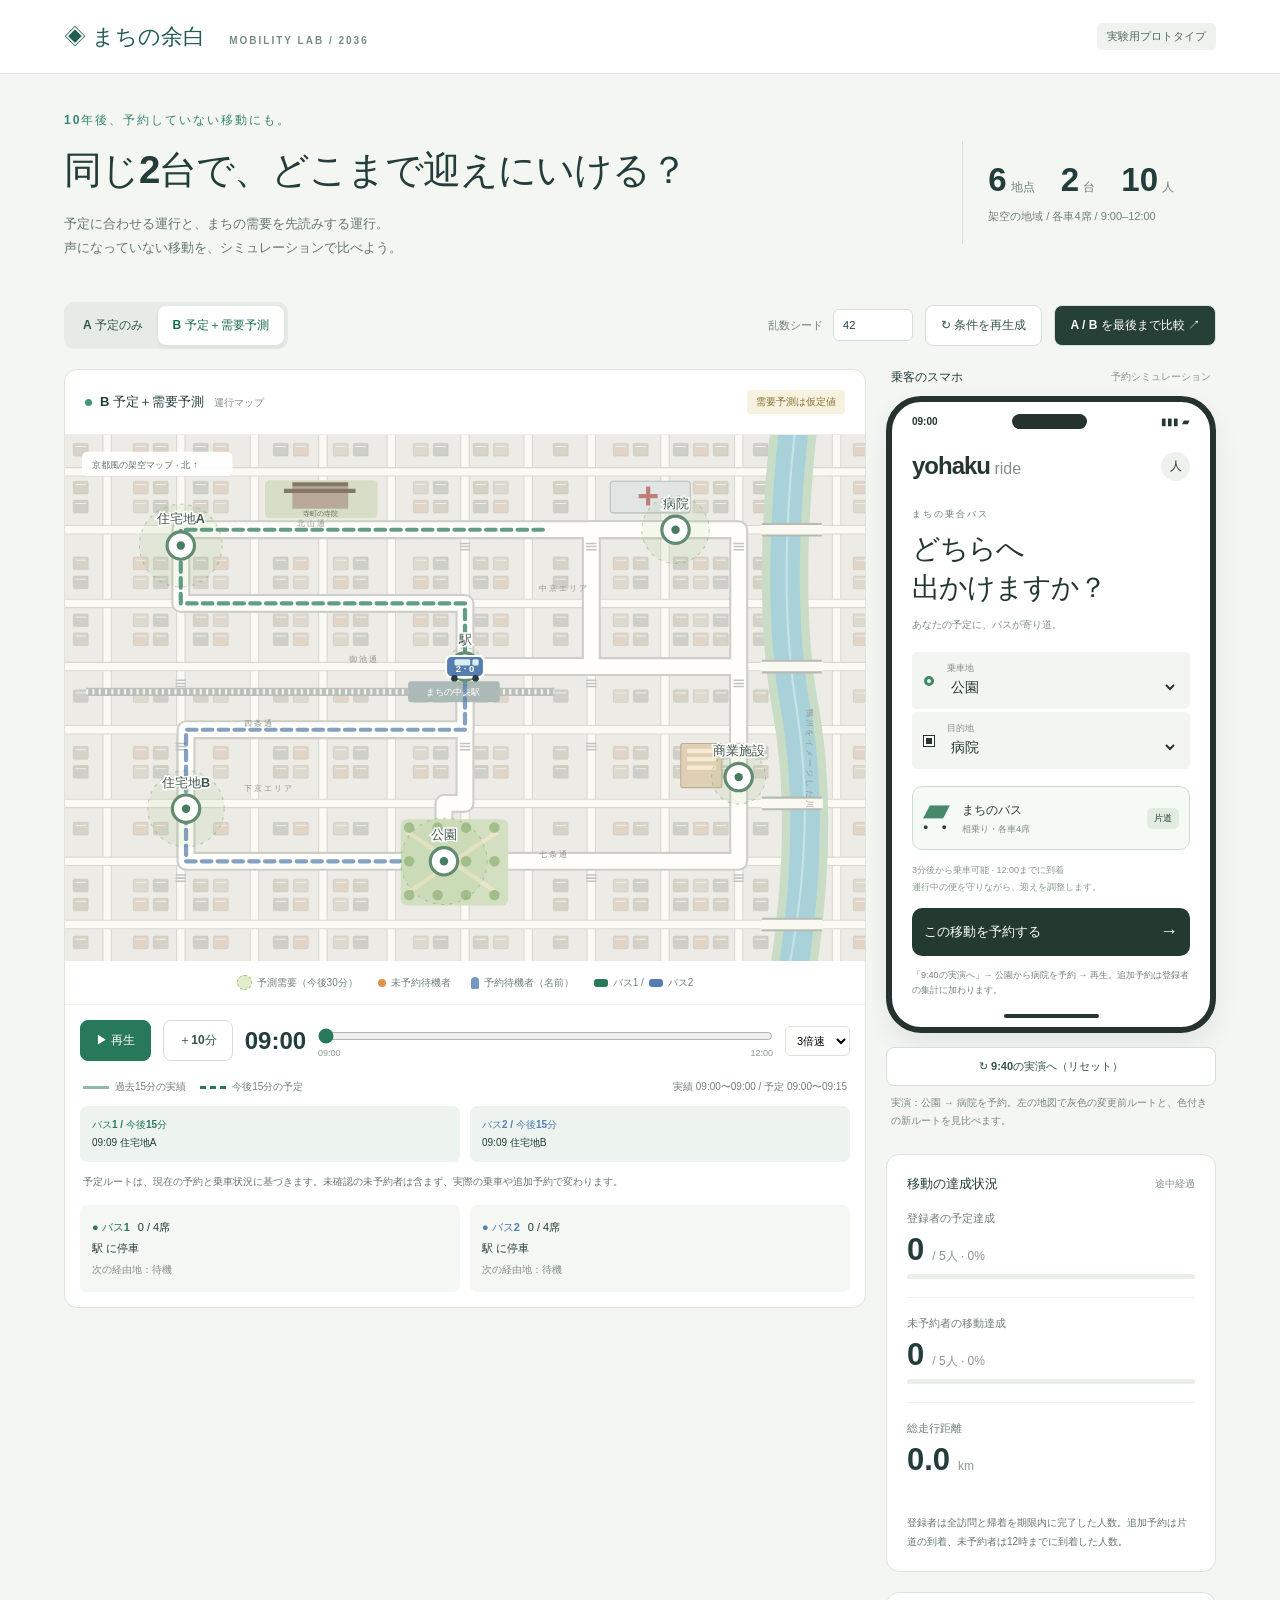
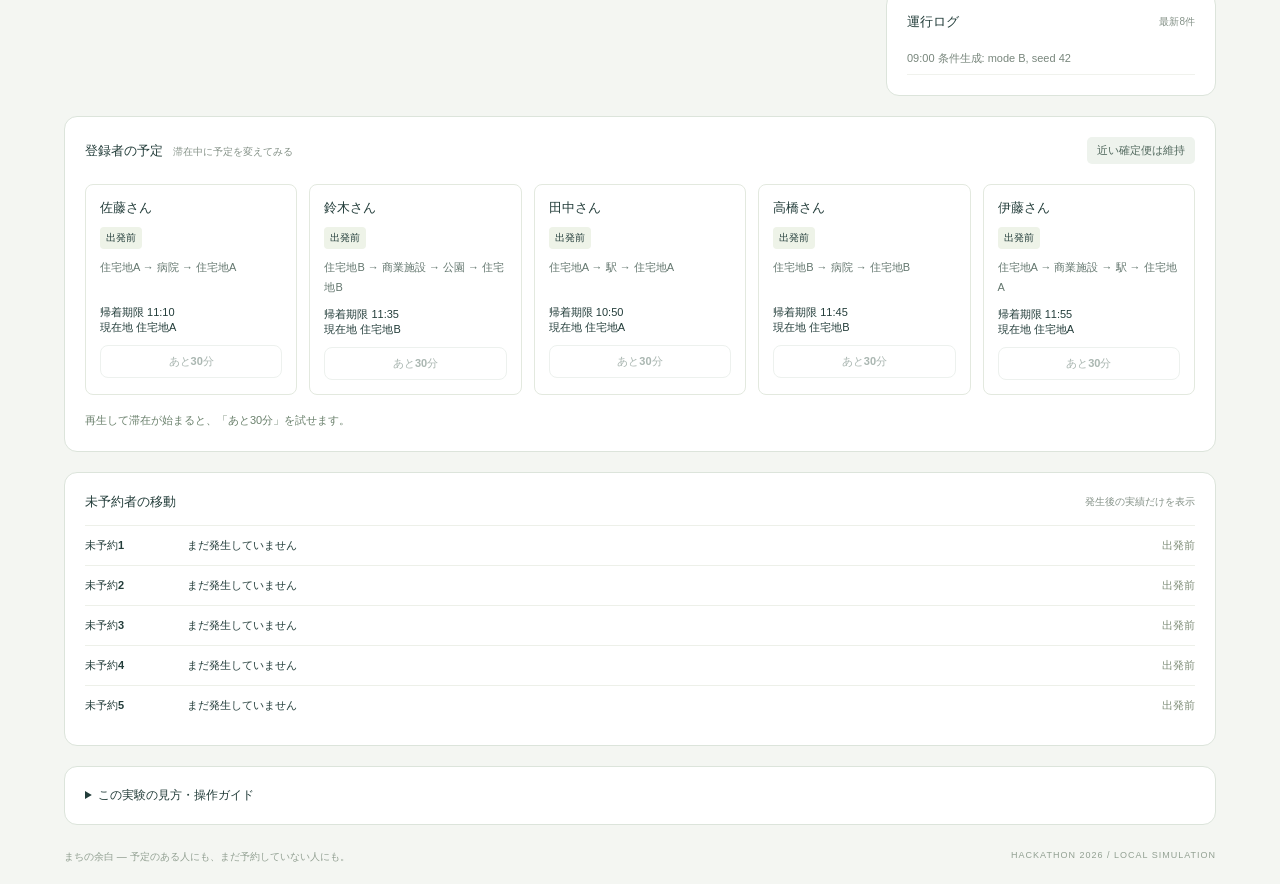
==== commit b852214e: "Build Kyoto-inspired street map and passenger booking app" ====
--- a/demo/index.html
+++ b/demo/index.html
@@ -4,13 +4,13 @@
 <main><div class="intro"><div><div class="eyebrow">10年後、予約していない移動にも。</div><h1>同じ2台で、<br class="mobile">どこまで迎えにいける？</h1><p>予定に合わせる運行と、まちの需要を先読みする運行。<br>声になっていない移動を、シミュレーションで比べよう。</p></div><div class="conditions"><b>6<span>地点</span> 2<span>台</span> <strong id="population">10</strong><span>人</span></b><small>架空の地域 / 各車4席 / 9:00–12:00</small></div></div>
 <section class="toolbar"><div class="modes" role="group" aria-label="運行方式"><button id="modeA">A 予定のみ</button><button id="modeB" class="selected">B 予定＋需要予測</button></div><label>乱数シード <input id="seed" type="number" value="42" min="1" max="999999"></label><button id="reset">↻ 条件を再生成</button><button id="compare" class="dark">A / B を最後まで比較 ↗</button></section>
 <div class="layout"><section class="map-panel"><div class="panel-head"><div><span class="live-dot"></span><b id="modeTitle">B 予定＋需要予測</b><span class="muted">運行マップ</span></div><span class="assumption">需要予測は仮定値</span></div><svg id="map" viewBox="0 0 760 500" role="img" aria-label="6地点の道路、車両と待機者"></svg><div class="legend"><span><i class="halo"></i>予測需要（今後30分）</span><span><i class="wait-dot"></i>未予約待機者</span><span><i class="reserved-dot"></i>予約待機者（名前）</span><span><i class="bus-dot"></i>バス1 / <i class="bus-dot second"></i>バス2</span></div><div class="playback"><button id="play" class="primary">▶ 再生</button><button id="step">＋10分</button><strong id="clock">09:00</strong><div class="timeline"><input id="timeSlider" type="range" min="0" max="180" step="1" value="0" aria-label="表示時刻（9時から12時）" aria-valuetext="09:00"><div class="time-bounds"><span>09:00</span><span>12:00</span></div></div><label><select id="speed" aria-label="再生速度"><option value="1">標準</option><option value="3" selected>3倍速</option><option value="8">8倍速</option></select></label></div><div class="route-legend"><span class="past-line">過去15分の実績</span><span class="future-line">今後15分の予定</span><span id="beforeLegend" class="before-line" hidden>予約変更前</span><small id="routeWindow"></small></div><div id="planCards" class="plan-cards"></div><p class="route-note">予定ルートは、現在の予約と乗車状況に基づきます。未確認の未予約者は含まず、実際の乗車や追加予約で変わります。</p><div id="busCards" class="bus-cards"></div></section>
-<aside><section class="card reservation-card"><div class="panel-head"><div><b>予約して、コースの変化を見る</b><span class="muted">片道予約をその場で追加</span></div><button id="demoSetup">9:40の実演へ（リセット）</button></div><form id="reservationForm"><label>乗る停留所<select id="reserveOrigin"></select></label><span class="reserve-arrow">→</span><label>行き先<select id="reserveDestination"></select></label><span class="reservation-terms">3分後から乗車可能 / 12:00までに到着</span><button id="reservationSubmit" class="primary" type="submit">この移動を予約</button></form><p id="reservationNotice" class="notice" role="status">「9:40の実演へ」→ 公園から病院を予約 → 再生。予約前後のルートと迎えの様子を比べられます。追加予約は登録者の集計に加わります。</p></section><section class="card"><div class="panel-head"><b>移動の達成状況</b><span id="phase" class="muted">途中経過</span></div><div id="stats"></div><p class="note">登録者は全訪問と帰着を期限内に完了した人数。追加予約は片道の到着、未予約者は12時までに到着した人数。</p></section><section class="card"><div class="panel-head"><b>運行ログ</b><span class="muted">最新8件</span></div><div id="logs" class="logs" aria-live="off"></div></section></aside></div>
+<aside><section class="reservation-card ride-shell"><div class="ride-caption"><b>乗客のスマホ</b><span>予約シミュレーション</span></div><div class="ride-phone"><div class="phone-status"><span id="phoneClock">09:00</span><span class="phone-island"></span><span>▮▮▮ ▰</span></div><div class="ride-app-head"><b>yohaku<span> ride</span></b><span class="ride-avatar">人</span></div><div class="ride-heading"><span class="ride-kicker">まちの乗合バス</span><h2>どちらへ<br>出かけますか？</h2><p>あなたの予定に、バスが寄り道。</p></div><form id="reservationForm"><div class="ride-location"><i class="pickup-pin"></i><label>乗車地<select id="reserveOrigin" aria-label="乗車地"></select></label></div><div class="ride-location"><i class="destination-pin"></i><label>目的地<select id="reserveDestination" aria-label="目的地"></select></label></div><div class="ride-vehicle"><span class="ride-bus-icon">▰<small>●　●</small></span><div><b>まちのバス</b><small>相乗り・各車4席</small></div><span class="ride-chip">片道</span></div><div class="reservation-terms">3分後から乗車可能 · 12:00までに到着<br>運行中の便を守りながら、迎えを調整します。</div><button id="reservationSubmit" type="submit">この移動を予約する <span>→</span></button></form><div id="rideProgress" class="ride-progress" aria-live="polite" hidden></div><button id="rideFollow" type="button" hidden>迎え・到着まで動かす ▶</button><p id="reservationNotice" class="notice" role="status"></p><div class="phone-home"></div></div><button id="demoSetup" class="demo-preset">↻ 9:40の実演へ（リセット）</button><p class="ride-help">実演：公園 → 病院を予約。左の地図で灰色の変更前ルートと、色付きの新ルートを見比べます。</p></section><section class="card"><div class="panel-head"><b>移動の達成状況</b><span id="phase" class="muted">途中経過</span></div><div id="stats"></div><p class="note">登録者は全訪問と帰着を期限内に完了した人数。追加予約は片道の到着、未予約者は12時までに到着した人数。</p></section><section class="card"><div class="panel-head"><b>運行ログ</b><span class="muted">最新8件</span></div><div id="logs" class="logs" aria-live="off"></div></section></aside></div>
 
 <section id="comparison" class="card comparison" hidden></section>
 <section class="card"><div class="panel-head"><div><b>登録者の予定</b><span class="muted">滞在中に予定を変えてみる</span></div><span class="tag">近い確定便は維持</span></div><div id="people" class="people"></div><p id="notice" class="notice" role="status">再生して滞在が始まると、「あと30分」を試せます。</p></section>
 <section class="card"><div class="panel-head"><b>未予約者の移動</b><span class="muted">発生後の実績だけを表示</span></div><div id="walkins" class="walkins"></div></section>
 <details class="card"><summary>この実験の見方・操作ガイド</summary>
-<h3>まずは予約でルートを変えてみる</h3><p>「9:40の実演へ（リセット）」を押し、公園→病院のまま「この移動を予約」。灰色の線が予約前、緑・青の破線が追加後の今後15分の予定です。再生すると、バスが道路を走り、停留所の人を迎えにいきます。実行中の区間や近い確定便がある場合、コースの変更はその後に反映されます。過去15分の走行実績は薄い実線で表示します。</p><h3>基本操作を1分で体験</h3>
+<h3>まずは予約でルートを変えてみる</h3><p>「9:40の実演へ（リセット）」を押し、公園→病院のまま「この移動を予約する」。灰色の線が予約前、緑・青の破線が追加後の今後15分の予定です。再生すると、バスが道路を走り、停留所の人を迎えにいきます。実行中の区間や近い確定便がある場合、コースの変更はその後に反映されます。過去15分の走行実績は薄い実線で表示します。</p><p>右のスマホ画面で乗車地・目的地を選び、予約すると迎え予定と乗車状況が表示されます。「迎え・到着まで動かす」で時間が進み、待機中の名前が乗車時に消え、到着まで追えます。迎え時刻は現在の配車計算による目安で、追加の乗車で変わる場合があります。地図は京都風の架空の街です。細い生活道路は景観表示で、バスは設定された主要道路を走ります。</p><h3>基本操作を1分で体験</h3>
 <ol class="guide">
 <li><b>バスを動かす：</b>「B 予定＋需要予測」とシード「42」のまま、「＋10分」を2回押して9:20へ進めます。「再生」なら自動で進み、もう一度押すと一時停止。速度は右のメニューで変えられます。</li>
 <li><b>予定を変える：</b>登録者の予定で、滞在中の佐藤さんの「あと30分」を押します。次の出発可能時刻が9:42から10:12に変わります。帰着期限は変わりません。運行を進め、後続の迎えや達成状況を見てください。</li>
--- a/demo/style.css
+++ b/demo/style.css
@@ -4,3 +4,5 @@
 .reserved-dot{width:8px;height:12px;background:#7698c5;border-radius:5px 5px 2px 2px}.legend{flex-wrap:wrap}.timeline{height:auto;overflow:visible;background:transparent;min-width:90px;flex:1}.timeline input[type=range]{display:block;width:100%;height:24px;padding:0;margin:0;border:0;border-radius:0;background:transparent;accent-color:#287959;cursor:ew-resize}.time-bounds{display:flex;justify-content:space-between;color:#8a998c;font-size:9px}.playback{flex-wrap:wrap}@media(max-width:600px){.playback .timeline{order:5;flex-basis:100%;margin-top:4px}.playback>label{margin-left:auto}.timeline input[type=range]{height:32px}}
 .route-legend{display:flex;flex-wrap:wrap;gap:14px;align-items:center;padding:4px 18px 12px;font-size:10px;color:#718277}.route-legend span:before{content:'';display:inline-block;width:26px;margin-right:6px;vertical-align:middle;border-top:3px solid #91baa6}.route-legend .future-line:before{border-top:3px dashed #287959}.route-legend .before-line:before{border-top:3px dashed #8d98a6}.route-legend small{margin-left:auto;font-size:10px}.plan-cards{display:grid;grid-template-columns:1fr 1fr;gap:10px;padding:0 15px}.plan-card{padding:10px 12px;border-radius:7px;background:#edf4ef;line-height:1.8;font-size:10px}.plan-card b,.plan-card span{display:block}.route-note{font-size:10px;margin:10px 18px 14px}.reservation-card{margin-top:20px;background:#fbfdf8;border-color:#b9cfb8}#reservationForm{display:flex;gap:14px;align-items:flex-end;flex-wrap:wrap;margin-top:16px}#reservationForm label{font-size:11px;color:#6d7f74}#reservationForm select{display:block;min-width:140px;padding:10px;margin-top:7px;font-size:13px}.reserve-arrow{align-self:center;color:#8e9c8d}.reservation-terms{font-size:10px;color:#849180;align-self:center}#reservationSubmit{margin-left:auto}.people{grid-template-columns:repeat(auto-fit,minmax(150px,1fr))}@media(max-width:600px){#reservationForm{gap:10px}#reservationForm label{flex:1}#reservationForm select{min-width:0;width:100%}.reservation-terms{width:100%}#reservationSubmit{width:100%}.plan-cards{grid-template-columns:1fr}.route-legend small{margin-left:0;width:100%}}
 aside .reservation-card{margin-top:0}aside .reservation-card .panel-head{display:block}aside #demoSetup{margin-top:12px;width:100%}aside #reservationForm{gap:9px}aside #reservationForm label{flex:1;min-width:75px}aside #reservationForm select{width:100%;min-width:0;font-size:12px}aside .reservation-terms{width:100%;font-size:9px}aside #reservationSubmit{width:100%}aside .reservation-card .muted{display:block;margin:7px 0 0}@media(min-width:601px) and (max-width:1050px){aside .reservation-card{grid-column:1 / -1}}
+/* Passenger app beside an urban street map. */
+.layout{grid-template-columns:minmax(0,1fr) 330px;align-items:start}.ride-shell{background:none;border:0;margin:0 0 24px;padding:0}.ride-caption{display:flex;justify-content:space-between;align-items:center;font-size:12px;margin:0 5px 10px}.ride-caption span{font-size:10px;color:#88938c}.ride-phone{background:#fff;border:6px solid #25322e;border-radius:35px;padding:12px 20px 9px;box-shadow:0 12px 25px #263f3715;color:#24372f;overflow:hidden}.phone-status{display:flex;justify-content:space-between;align-items:center;font-size:10px;font-weight:700;height:15px}.phone-island{height:15px;width:75px;background:#25322e;border-radius:20px}.ride-app-head{display:flex;justify-content:space-between;align-items:center;margin-top:23px}.ride-app-head>b{font-size:24px;letter-spacing:-1px}.ride-app-head>b span{font-weight:400;font-size:16px;color:#829287;letter-spacing:0}.ride-avatar{background:#edf2ed;width:29px;height:29px;border-radius:50%;display:grid;place-items:center;font-size:12px}.ride-heading{margin:22px 0 18px}.ride-kicker{font-size:9px;letter-spacing:2px;color:#60816e}.ride-heading h2{font-size:28px;line-height:1.4;letter-spacing:-1px;margin:8px 0}.ride-heading p{font-size:10px;margin:0;color:#819085}aside #reservationForm{display:block;margin:0}.ride-location{display:flex;gap:13px;align-items:center;background:#f3f5f1;padding:10px 12px;margin-bottom:3px;border-radius:5px}.ride-location i{width:10px;height:10px;flex-shrink:0}.pickup-pin{border:3px solid #3d8b65;border-radius:50%}.destination-pin{background:#24372f;border:2px solid white;outline:1px solid #24372f}.ride-location label{display:block;color:#879389!important;font-size:9px!important;width:100%}aside #reservationForm select{border:0;padding:3px 0;margin:0;background:transparent;font-size:14px;font-weight:650;color:#24372f;cursor:pointer}.ride-vehicle{display:flex;align-items:center;gap:12px;border:1px solid #ccdcd0;background:#f6faf5;border-radius:10px;padding:13px 10px;margin:17px 0 12px}.ride-vehicle b{font-size:12px}.ride-vehicle small{display:block;font-size:9px;color:#819085;margin-top:4px}.ride-bus-icon{font-size:35px;line-height:18px;color:#48886a;display:block}.ride-bus-icon small{font-size:9px;letter-spacing:2px;color:#294235;margin:0}.ride-chip{font-size:9px;background:#e1eedf;padding:4px 7px;border-radius:5px;margin-left:auto}aside .reservation-terms{font-size:9px;line-height:1.8;color:#8b978d;margin-bottom:13px}aside #reservationSubmit{border:0;background:#233a30;color:#fff;border-radius:10px;padding:15px 12px;font-size:13px;text-align:left}#reservationSubmit span{float:right;font-size:18px;line-height:17px}#reservationSubmit:hover{background:#34624b}.ride-phone .notice{font-size:9px;line-height:1.75;color:#748477;margin:12px 0}.phone-home{width:95px;height:4px;border-radius:5px;background:#24372f;margin:15px auto 0}.ride-progress{border-top:1px solid #e3e9df;margin-top:16px;padding-top:13px}.ride-progress b{display:block;font-size:15px}.ride-progress p{font-size:10px;line-height:1.8;margin:7px 0}.ride-progress small{font-size:9px;color:#829083}.ride-progress .ride-eta{font-size:24px;color:#287959;margin-top:7px;display:block}.ride-phone #rideFollow{width:100%;background:#e8f2e5;border:0;padding:11px;font-size:10px;margin-top:8px}aside #demoSetup{margin-top:14px;font-size:11px;background:#fff;width:100%}.ride-help{font-size:10px;line-height:1.8;padding:0 5px;margin:8px 0;color:#7a897e}.ride-shell [hidden]{display:none!important}.map-panel{min-width:0}#map{background:#ecebe5}@media(max-width:1050px) and (min-width:761px){.layout{grid-template-columns:minmax(0,1fr) 300px;gap:14px}aside{display:block}.ride-phone{padding-left:15px;padding-right:15px}.legend{gap:9px}.playback .timeline{flex-basis:100%;order:5}.plan-cards{grid-template-columns:1fr}}@media(max-width:760px){.layout{grid-template-columns:1fr}aside{display:block}.ride-shell{max-width:350px;margin:20px auto}.ride-phone{padding-left:22px;padding-right:22px}}
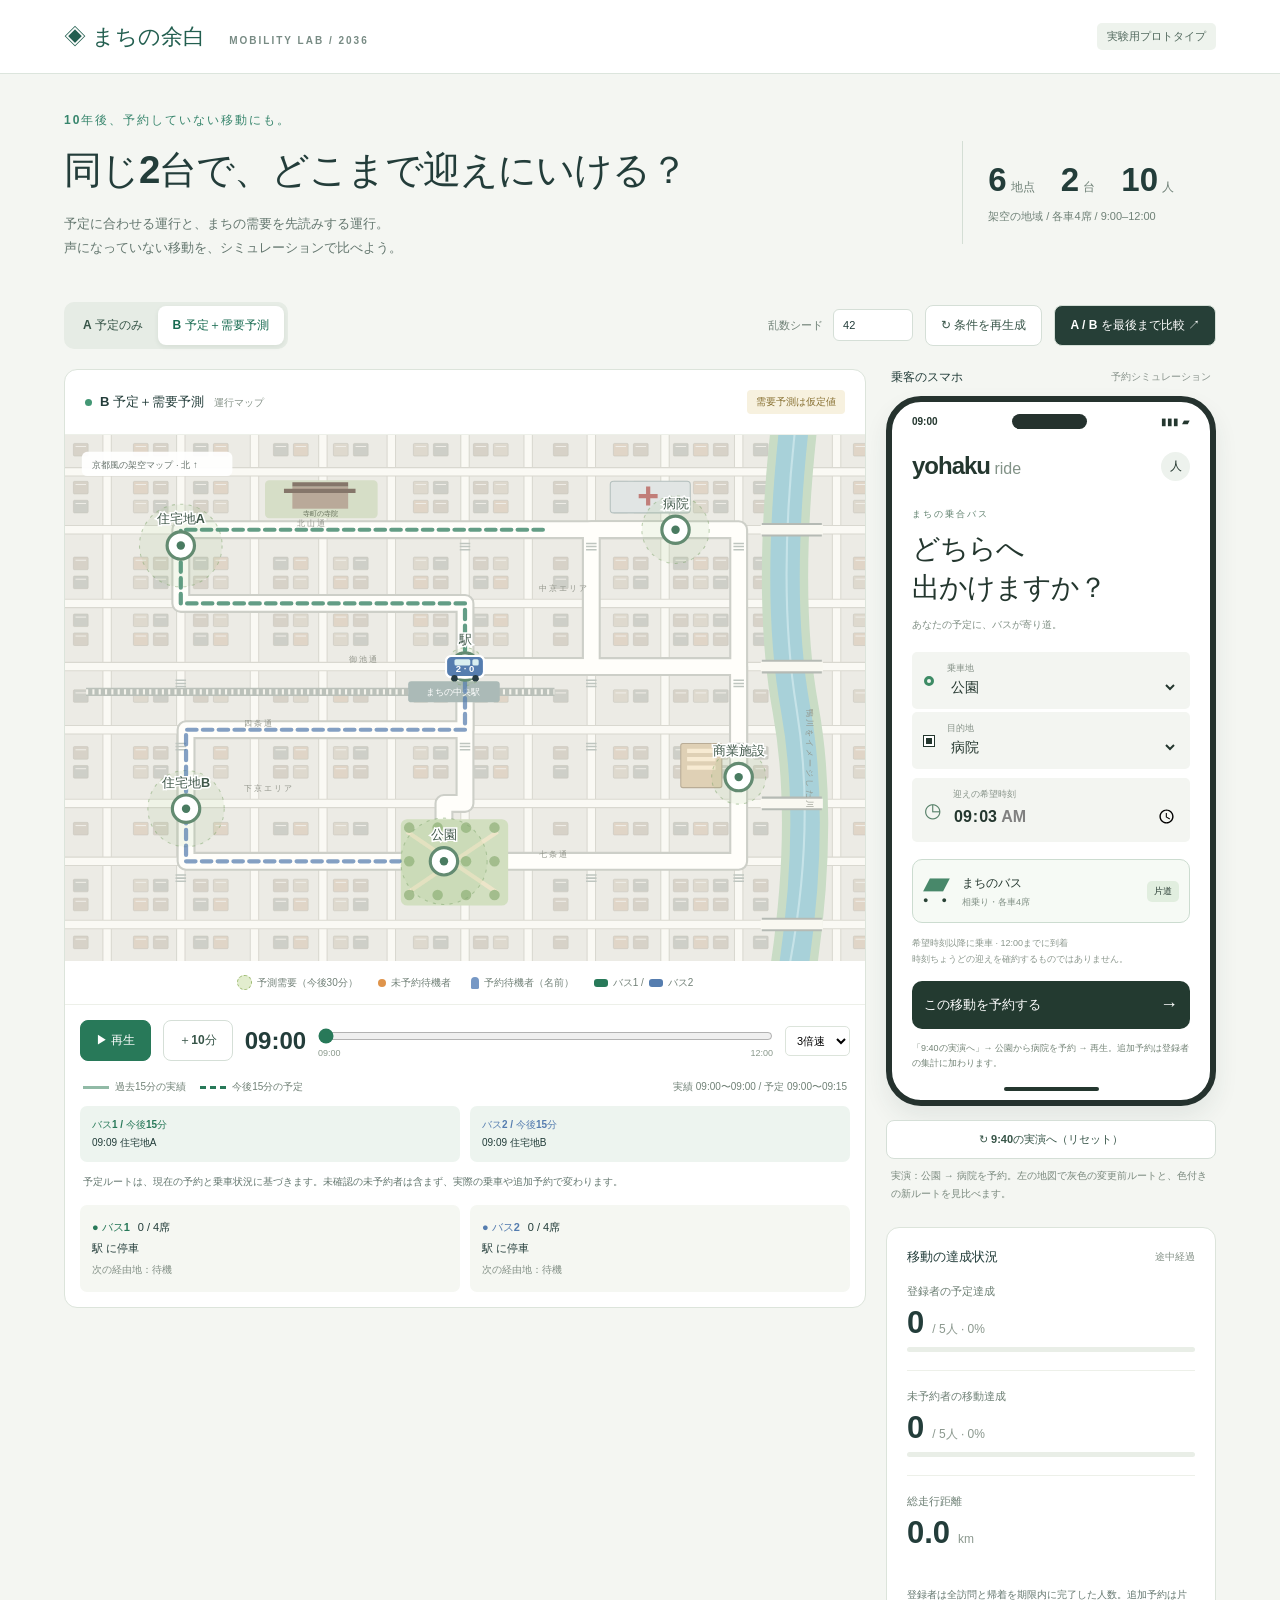
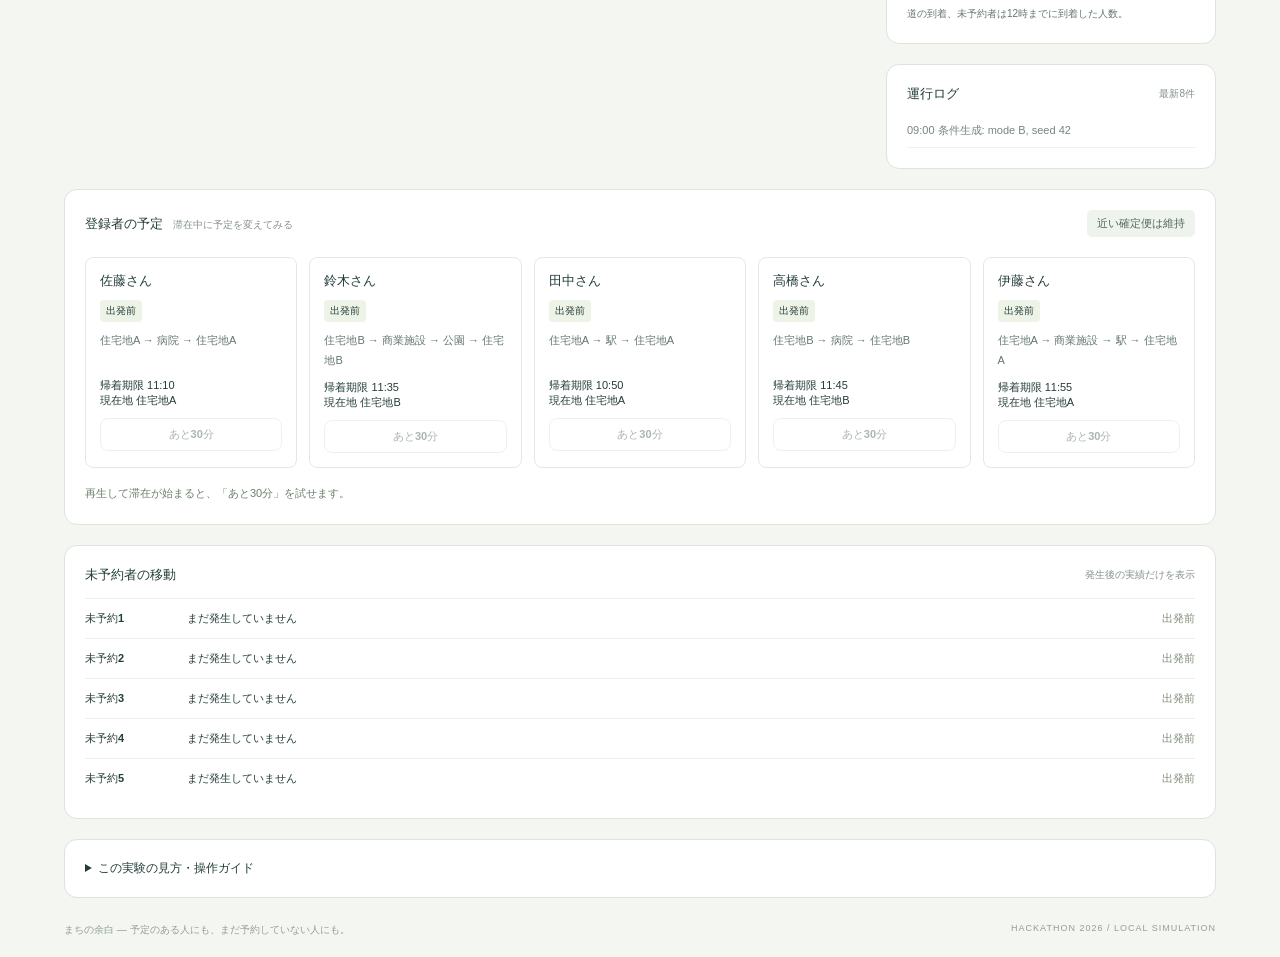
==== commit 8fb91dd6: "Allow passengers to choose a requested pickup time" ====
--- a/demo/index.html
+++ b/demo/index.html
@@ -4,13 +4,13 @@
 <main><div class="intro"><div><div class="eyebrow">10年後、予約していない移動にも。</div><h1>同じ2台で、<br class="mobile">どこまで迎えにいける？</h1><p>予定に合わせる運行と、まちの需要を先読みする運行。<br>声になっていない移動を、シミュレーションで比べよう。</p></div><div class="conditions"><b>6<span>地点</span> 2<span>台</span> <strong id="population">10</strong><span>人</span></b><small>架空の地域 / 各車4席 / 9:00–12:00</small></div></div>
 <section class="toolbar"><div class="modes" role="group" aria-label="運行方式"><button id="modeA">A 予定のみ</button><button id="modeB" class="selected">B 予定＋需要予測</button></div><label>乱数シード <input id="seed" type="number" value="42" min="1" max="999999"></label><button id="reset">↻ 条件を再生成</button><button id="compare" class="dark">A / B を最後まで比較 ↗</button></section>
 <div class="layout"><section class="map-panel"><div class="panel-head"><div><span class="live-dot"></span><b id="modeTitle">B 予定＋需要予測</b><span class="muted">運行マップ</span></div><span class="assumption">需要予測は仮定値</span></div><svg id="map" viewBox="0 0 760 500" role="img" aria-label="6地点の道路、車両と待機者"></svg><div class="legend"><span><i class="halo"></i>予測需要（今後30分）</span><span><i class="wait-dot"></i>未予約待機者</span><span><i class="reserved-dot"></i>予約待機者（名前）</span><span><i class="bus-dot"></i>バス1 / <i class="bus-dot second"></i>バス2</span></div><div class="playback"><button id="play" class="primary">▶ 再生</button><button id="step">＋10分</button><strong id="clock">09:00</strong><div class="timeline"><input id="timeSlider" type="range" min="0" max="180" step="1" value="0" aria-label="表示時刻（9時から12時）" aria-valuetext="09:00"><div class="time-bounds"><span>09:00</span><span>12:00</span></div></div><label><select id="speed" aria-label="再生速度"><option value="1">標準</option><option value="3" selected>3倍速</option><option value="8">8倍速</option></select></label></div><div class="route-legend"><span class="past-line">過去15分の実績</span><span class="future-line">今後15分の予定</span><span id="beforeLegend" class="before-line" hidden>予約変更前</span><small id="routeWindow"></small></div><div id="planCards" class="plan-cards"></div><p class="route-note">予定ルートは、現在の予約と乗車状況に基づきます。未確認の未予約者は含まず、実際の乗車や追加予約で変わります。</p><div id="busCards" class="bus-cards"></div></section>
-<aside><section class="reservation-card ride-shell"><div class="ride-caption"><b>乗客のスマホ</b><span>予約シミュレーション</span></div><div class="ride-phone"><div class="phone-status"><span id="phoneClock">09:00</span><span class="phone-island"></span><span>▮▮▮ ▰</span></div><div class="ride-app-head"><b>yohaku<span> ride</span></b><span class="ride-avatar">人</span></div><div class="ride-heading"><span class="ride-kicker">まちの乗合バス</span><h2>どちらへ<br>出かけますか？</h2><p>あなたの予定に、バスが寄り道。</p></div><form id="reservationForm"><div class="ride-location"><i class="pickup-pin"></i><label>乗車地<select id="reserveOrigin" aria-label="乗車地"></select></label></div><div class="ride-location"><i class="destination-pin"></i><label>目的地<select id="reserveDestination" aria-label="目的地"></select></label></div><div class="ride-vehicle"><span class="ride-bus-icon">▰<small>●　●</small></span><div><b>まちのバス</b><small>相乗り・各車4席</small></div><span class="ride-chip">片道</span></div><div class="reservation-terms">3分後から乗車可能 · 12:00までに到着<br>運行中の便を守りながら、迎えを調整します。</div><button id="reservationSubmit" type="submit">この移動を予約する <span>→</span></button></form><div id="rideProgress" class="ride-progress" aria-live="polite" hidden></div><button id="rideFollow" type="button" hidden>迎え・到着まで動かす ▶</button><p id="reservationNotice" class="notice" role="status"></p><div class="phone-home"></div></div><button id="demoSetup" class="demo-preset">↻ 9:40の実演へ（リセット）</button><p class="ride-help">実演：公園 → 病院を予約。左の地図で灰色の変更前ルートと、色付きの新ルートを見比べます。</p></section><section class="card"><div class="panel-head"><b>移動の達成状況</b><span id="phase" class="muted">途中経過</span></div><div id="stats"></div><p class="note">登録者は全訪問と帰着を期限内に完了した人数。追加予約は片道の到着、未予約者は12時までに到着した人数。</p></section><section class="card"><div class="panel-head"><b>運行ログ</b><span class="muted">最新8件</span></div><div id="logs" class="logs" aria-live="off"></div></section></aside></div>
+<aside><section class="reservation-card ride-shell"><div class="ride-caption"><b>乗客のスマホ</b><span>予約シミュレーション</span></div><div class="ride-phone"><div class="phone-status"><span id="phoneClock">09:00</span><span class="phone-island"></span><span>▮▮▮ ▰</span></div><div class="ride-app-head"><b>yohaku<span> ride</span></b><span class="ride-avatar">人</span></div><div class="ride-heading"><span class="ride-kicker">まちの乗合バス</span><h2>どちらへ<br>出かけますか？</h2><p>あなたの予定に、バスが寄り道。</p></div><form id="reservationForm"><div class="ride-location"><i class="pickup-pin"></i><label>乗車地<select id="reserveOrigin" aria-label="乗車地"></select></label></div><div class="ride-location"><i class="destination-pin"></i><label>目的地<select id="reserveDestination" aria-label="目的地"></select></label></div><div class="ride-location ride-time"><i class="pickup-clock">◷</i><label>迎えの希望時刻<input id="reserveTime" type="time" min="09:01" max="11:59" step="60" required aria-describedby="pickupTimeHelp"></label></div><div class="ride-vehicle"><span class="ride-bus-icon">▰<small>●　●</small></span><div><b>まちのバス</b><small>相乗り・各車4席</small></div><span class="ride-chip">片道</span></div><div class="reservation-terms"><span id="pickupTimeHelp">希望時刻以降に乗車 · 12:00までに到着<br>時刻ちょうどの迎えを確約するものではありません。</span></div><button id="reservationSubmit" type="submit">この移動を予約する <span>→</span></button></form><div id="rideProgress" class="ride-progress" aria-live="polite" hidden></div><button id="rideFollow" type="button" hidden>迎え・到着まで動かす ▶</button><p id="reservationNotice" class="notice" role="status"></p><div class="phone-home"></div></div><button id="demoSetup" class="demo-preset">↻ 9:40の実演へ（リセット）</button><p class="ride-help">実演：公園 → 病院を予約。左の地図で灰色の変更前ルートと、色付きの新ルートを見比べます。</p></section><section class="card"><div class="panel-head"><b>移動の達成状況</b><span id="phase" class="muted">途中経過</span></div><div id="stats"></div><p class="note">登録者は全訪問と帰着を期限内に完了した人数。追加予約は片道の到着、未予約者は12時までに到着した人数。</p></section><section class="card"><div class="panel-head"><b>運行ログ</b><span class="muted">最新8件</span></div><div id="logs" class="logs" aria-live="off"></div></section></aside></div>
 
 <section id="comparison" class="card comparison" hidden></section>
 <section class="card"><div class="panel-head"><div><b>登録者の予定</b><span class="muted">滞在中に予定を変えてみる</span></div><span class="tag">近い確定便は維持</span></div><div id="people" class="people"></div><p id="notice" class="notice" role="status">再生して滞在が始まると、「あと30分」を試せます。</p></section>
 <section class="card"><div class="panel-head"><b>未予約者の移動</b><span class="muted">発生後の実績だけを表示</span></div><div id="walkins" class="walkins"></div></section>
 <details class="card"><summary>この実験の見方・操作ガイド</summary>
-<h3>まずは予約でルートを変えてみる</h3><p>「9:40の実演へ（リセット）」を押し、公園→病院のまま「この移動を予約する」。灰色の線が予約前、緑・青の破線が追加後の今後15分の予定です。再生すると、バスが道路を走り、停留所の人を迎えにいきます。実行中の区間や近い確定便がある場合、コースの変更はその後に反映されます。過去15分の走行実績は薄い実線で表示します。</p><p>右のスマホ画面で乗車地・目的地を選び、予約すると迎え予定と乗車状況が表示されます。「迎え・到着まで動かす」で時間が進み、待機中の名前が乗車時に消え、到着まで追えます。迎え時刻は現在の配車計算による目安で、追加の乗車で変わる場合があります。地図は京都風の架空の街です。細い生活道路は景観表示で、バスは設定された主要道路を走ります。</p><h3>基本操作を1分で体験</h3>
+<h3>まずは予約でルートを変えてみる</h3><p>「9:40の実演へ（リセット）」を押し、公園→病院のまま「この移動を予約する」。灰色の線が予約前、緑・青の破線が追加後の今後15分の予定です。再生すると、バスが道路を走り、停留所の人を迎えにいきます。実行中の区間や近い確定便がある場合、コースの変更はその後に反映されます。過去15分の走行実績は薄い実線で表示します。</p><p>右のスマホ画面で乗車地・目的地・迎えの希望時刻を選び、予約すると迎え予定と乗車状況が表示されます。「迎え・到着まで動かす」で時間が進み、待機中の名前が乗車時に消え、到着まで追えます。希望時刻は現在より1分以上先に設定します。指定時刻より前には乗車せず、その時刻以降で迎えを計算します。到着期限の12時までに移動時間が足りない予約は受け付けません。迎え時刻は現在の配車計算による目安で、追加の乗車で変わる場合があります。地図は京都風の架空の街です。細い生活道路は景観表示で、バスは設定された主要道路を走ります。</p><h3>基本操作を1分で体験</h3>
 <ol class="guide">
 <li><b>バスを動かす：</b>「B 予定＋需要予測」とシード「42」のまま、「＋10分」を2回押して9:20へ進めます。「再生」なら自動で進み、もう一度押すと一時停止。速度は右のメニューで変えられます。</li>
 <li><b>予定を変える：</b>登録者の予定で、滞在中の佐藤さんの「あと30分」を押します。次の出発可能時刻が9:42から10:12に変わります。帰着期限は変わりません。運行を進め、後続の迎えや達成状況を見てください。</li>
--- a/demo/style.css
+++ b/demo/style.css
@@ -6,3 +6,4 @@
 aside .reservation-card{margin-top:0}aside .reservation-card .panel-head{display:block}aside #demoSetup{margin-top:12px;width:100%}aside #reservationForm{gap:9px}aside #reservationForm label{flex:1;min-width:75px}aside #reservationForm select{width:100%;min-width:0;font-size:12px}aside .reservation-terms{width:100%;font-size:9px}aside #reservationSubmit{width:100%}aside .reservation-card .muted{display:block;margin:7px 0 0}@media(min-width:601px) and (max-width:1050px){aside .reservation-card{grid-column:1 / -1}}
 /* Passenger app beside an urban street map. */
 .layout{grid-template-columns:minmax(0,1fr) 330px;align-items:start}.ride-shell{background:none;border:0;margin:0 0 24px;padding:0}.ride-caption{display:flex;justify-content:space-between;align-items:center;font-size:12px;margin:0 5px 10px}.ride-caption span{font-size:10px;color:#88938c}.ride-phone{background:#fff;border:6px solid #25322e;border-radius:35px;padding:12px 20px 9px;box-shadow:0 12px 25px #263f3715;color:#24372f;overflow:hidden}.phone-status{display:flex;justify-content:space-between;align-items:center;font-size:10px;font-weight:700;height:15px}.phone-island{height:15px;width:75px;background:#25322e;border-radius:20px}.ride-app-head{display:flex;justify-content:space-between;align-items:center;margin-top:23px}.ride-app-head>b{font-size:24px;letter-spacing:-1px}.ride-app-head>b span{font-weight:400;font-size:16px;color:#829287;letter-spacing:0}.ride-avatar{background:#edf2ed;width:29px;height:29px;border-radius:50%;display:grid;place-items:center;font-size:12px}.ride-heading{margin:22px 0 18px}.ride-kicker{font-size:9px;letter-spacing:2px;color:#60816e}.ride-heading h2{font-size:28px;line-height:1.4;letter-spacing:-1px;margin:8px 0}.ride-heading p{font-size:10px;margin:0;color:#819085}aside #reservationForm{display:block;margin:0}.ride-location{display:flex;gap:13px;align-items:center;background:#f3f5f1;padding:10px 12px;margin-bottom:3px;border-radius:5px}.ride-location i{width:10px;height:10px;flex-shrink:0}.pickup-pin{border:3px solid #3d8b65;border-radius:50%}.destination-pin{background:#24372f;border:2px solid white;outline:1px solid #24372f}.ride-location label{display:block;color:#879389!important;font-size:9px!important;width:100%}aside #reservationForm select{border:0;padding:3px 0;margin:0;background:transparent;font-size:14px;font-weight:650;color:#24372f;cursor:pointer}.ride-vehicle{display:flex;align-items:center;gap:12px;border:1px solid #ccdcd0;background:#f6faf5;border-radius:10px;padding:13px 10px;margin:17px 0 12px}.ride-vehicle b{font-size:12px}.ride-vehicle small{display:block;font-size:9px;color:#819085;margin-top:4px}.ride-bus-icon{font-size:35px;line-height:18px;color:#48886a;display:block}.ride-bus-icon small{font-size:9px;letter-spacing:2px;color:#294235;margin:0}.ride-chip{font-size:9px;background:#e1eedf;padding:4px 7px;border-radius:5px;margin-left:auto}aside .reservation-terms{font-size:9px;line-height:1.8;color:#8b978d;margin-bottom:13px}aside #reservationSubmit{border:0;background:#233a30;color:#fff;border-radius:10px;padding:15px 12px;font-size:13px;text-align:left}#reservationSubmit span{float:right;font-size:18px;line-height:17px}#reservationSubmit:hover{background:#34624b}.ride-phone .notice{font-size:9px;line-height:1.75;color:#748477;margin:12px 0}.phone-home{width:95px;height:4px;border-radius:5px;background:#24372f;margin:15px auto 0}.ride-progress{border-top:1px solid #e3e9df;margin-top:16px;padding-top:13px}.ride-progress b{display:block;font-size:15px}.ride-progress p{font-size:10px;line-height:1.8;margin:7px 0}.ride-progress small{font-size:9px;color:#829083}.ride-progress .ride-eta{font-size:24px;color:#287959;margin-top:7px;display:block}.ride-phone #rideFollow{width:100%;background:#e8f2e5;border:0;padding:11px;font-size:10px;margin-top:8px}aside #demoSetup{margin-top:14px;font-size:11px;background:#fff;width:100%}.ride-help{font-size:10px;line-height:1.8;padding:0 5px;margin:8px 0;color:#7a897e}.ride-shell [hidden]{display:none!important}.map-panel{min-width:0}#map{background:#ecebe5}@media(max-width:1050px) and (min-width:761px){.layout{grid-template-columns:minmax(0,1fr) 300px;gap:14px}aside{display:block}.ride-phone{padding-left:15px;padding-right:15px}.legend{gap:9px}.playback .timeline{flex-basis:100%;order:5}.plan-cards{grid-template-columns:1fr}}@media(max-width:760px){.layout{grid-template-columns:1fr}aside{display:block}.ride-shell{max-width:350px;margin:20px auto}.ride-phone{padding-left:22px;padding-right:22px}}
+.ride-time{margin-top:9px}.ride-location .pickup-clock{width:16px;height:auto;font-style:normal;font-size:20px;color:#578069;line-height:1}#reserveTime{display:block;width:100%;box-sizing:border-box;margin:0;padding:4px 0;border:0;background:transparent;color:#24372f;font-size:16px;font-weight:650;min-height:30px}#reserveTime:invalid{color:#a55742}
